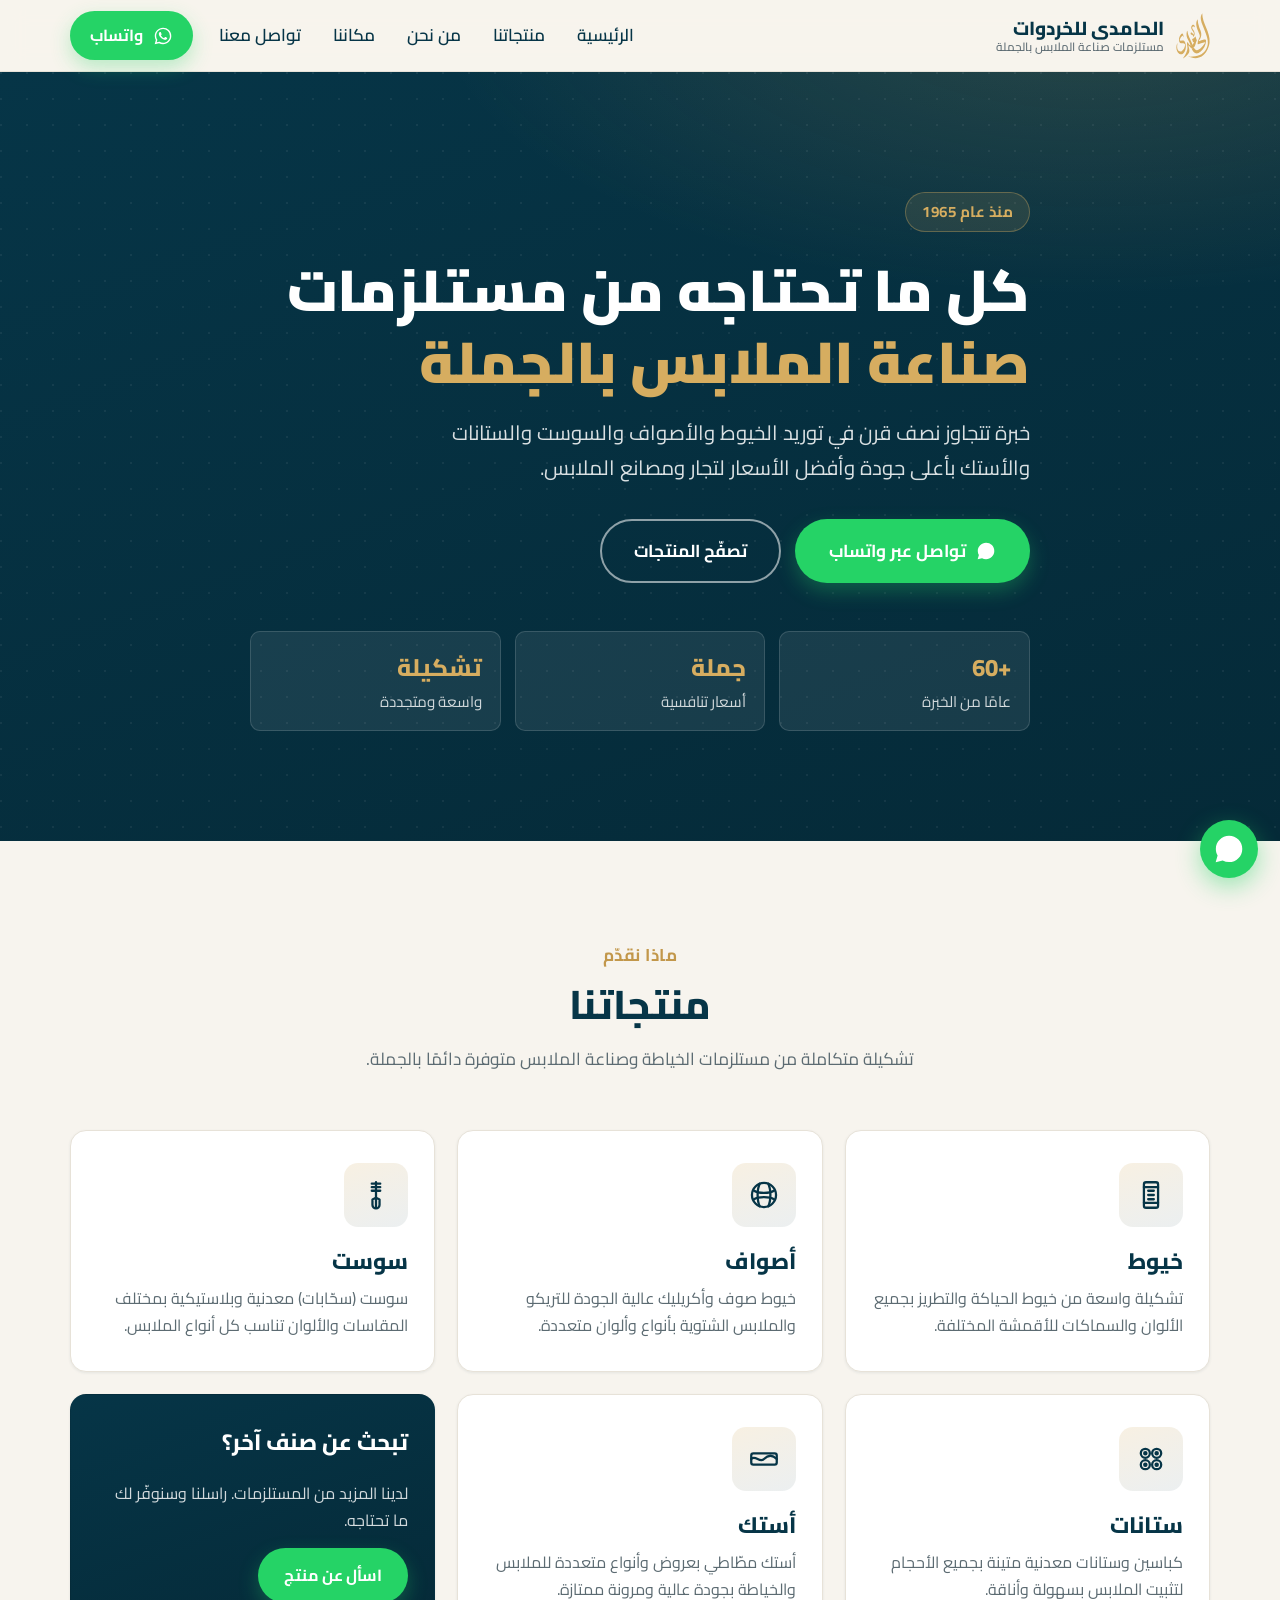
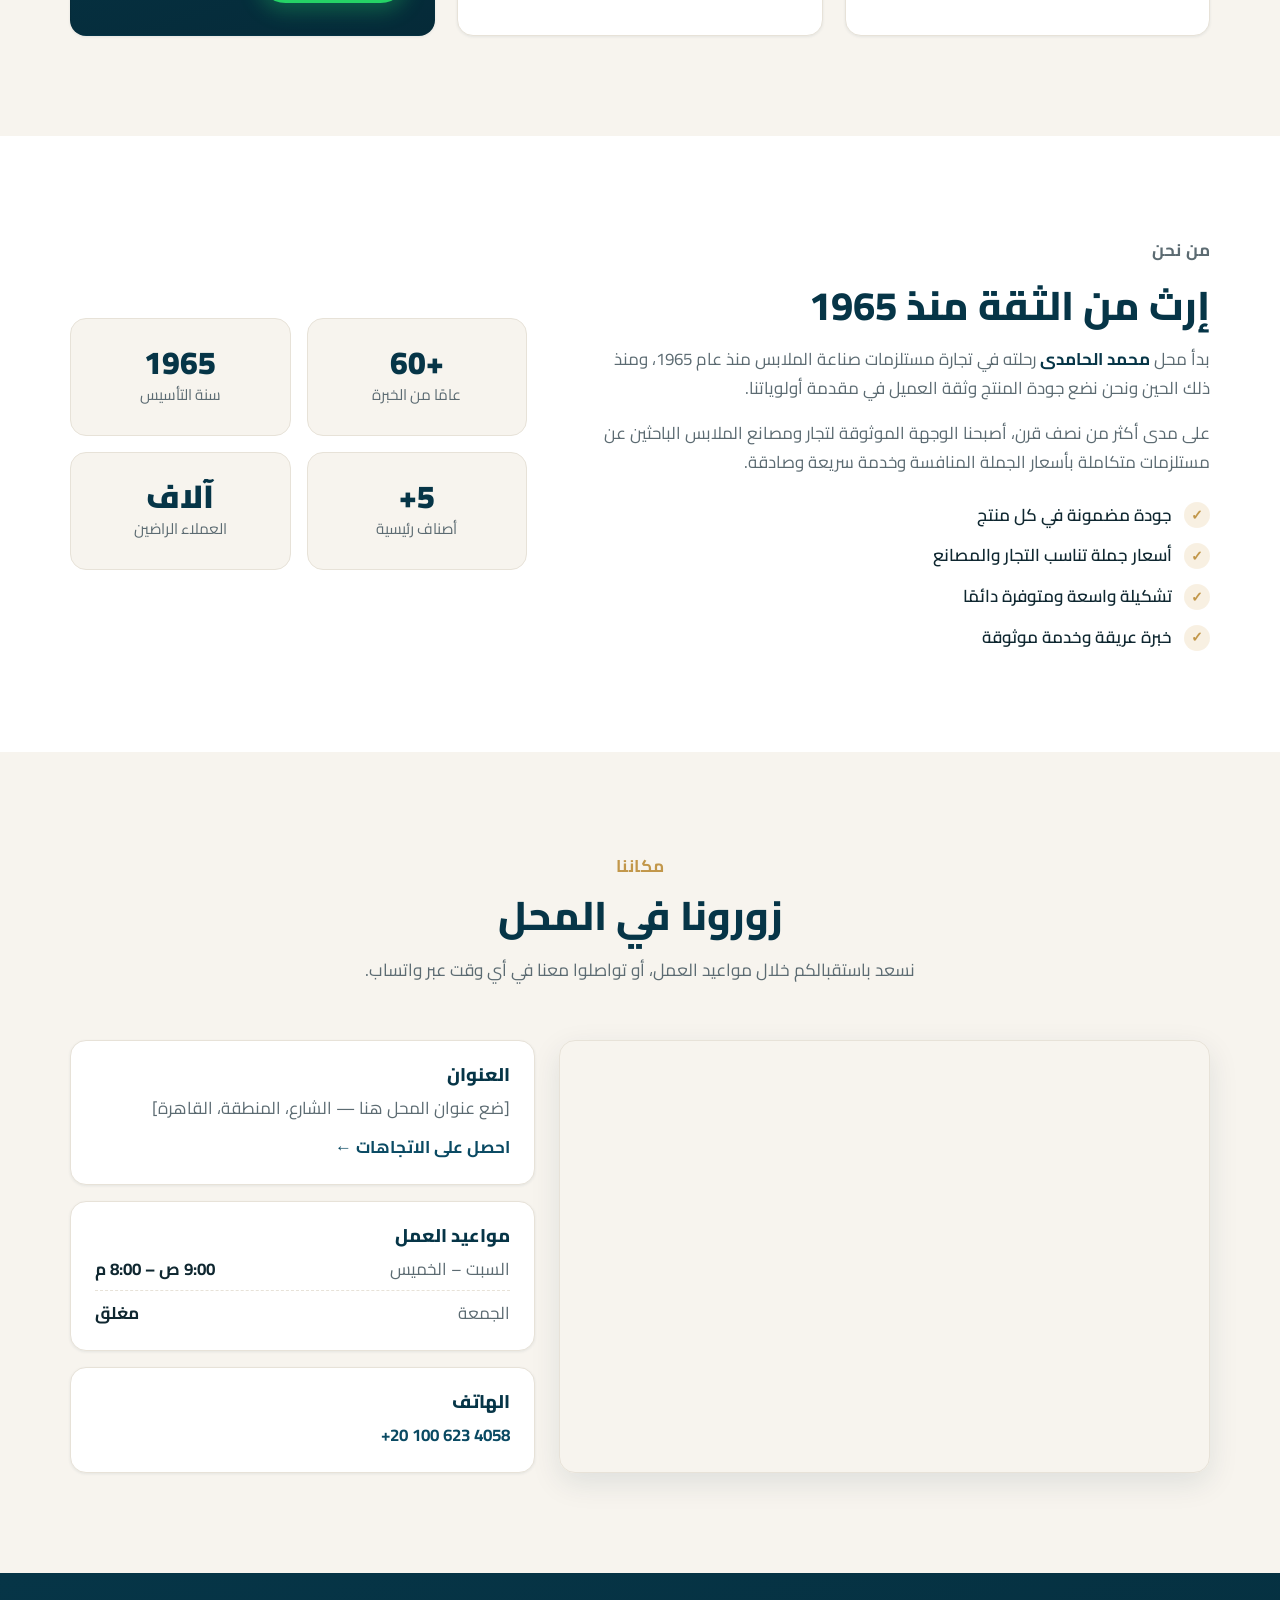
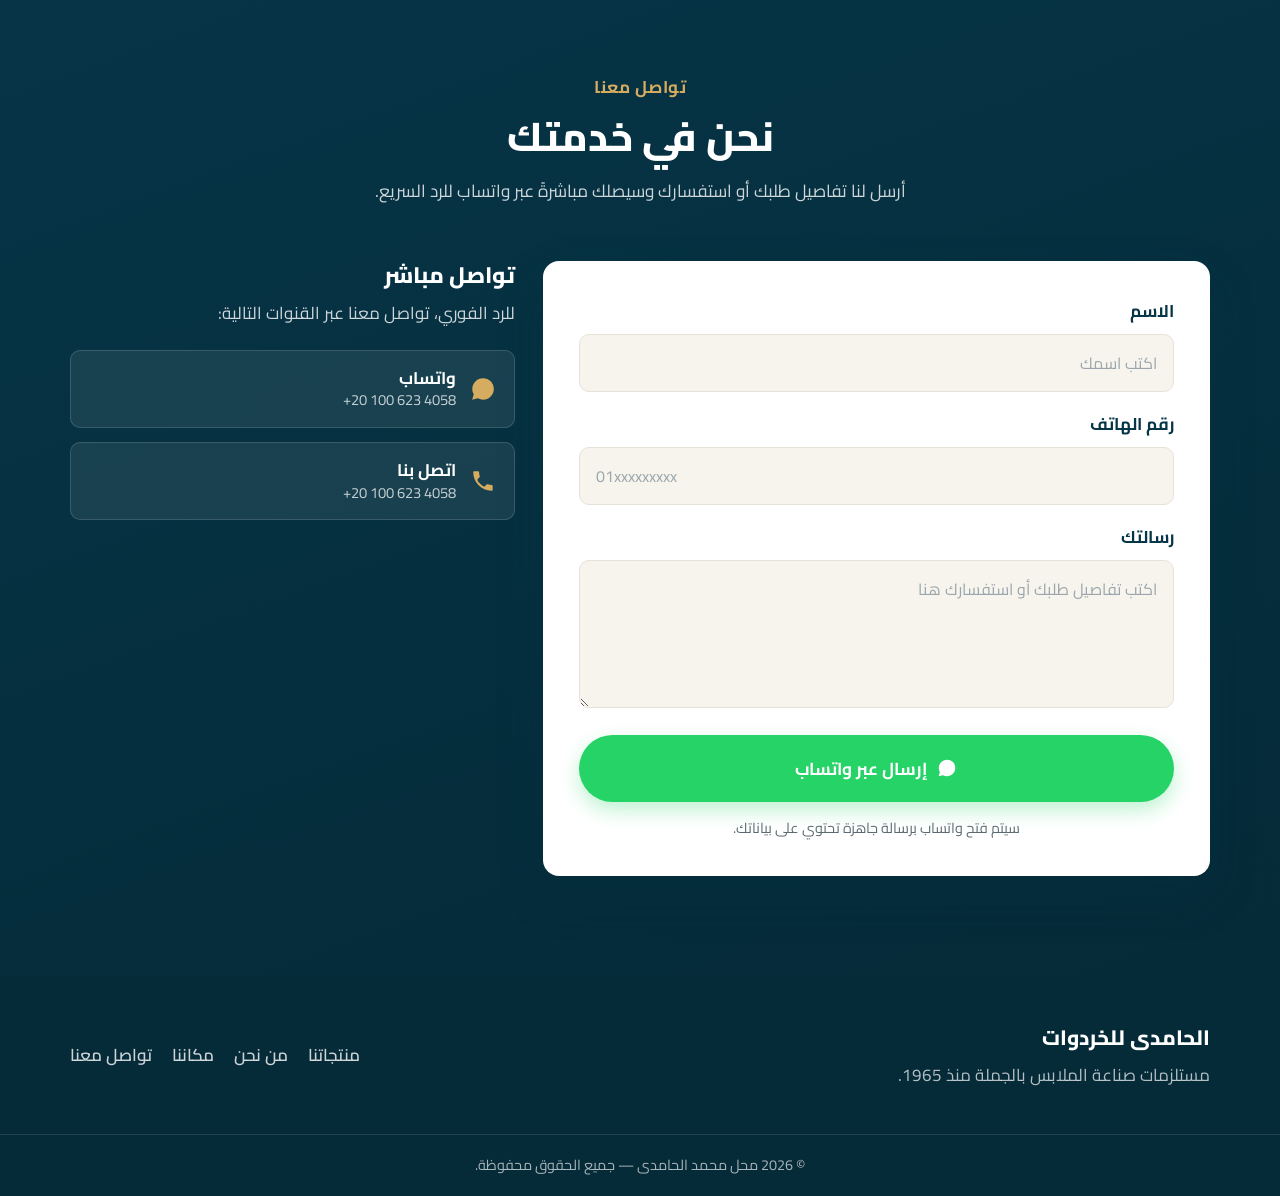
==== index.html @ 1bc81423 "Use real Google Maps embed for shop location Replace the placeholder map with the actual Google Maps" ====
<!DOCTYPE html>
<html lang="ar" dir="rtl">

<head>
    <meta charset="UTF-8">
    <meta http-equiv="X-UA-Compatible" content="IE=edge">
    <meta name="viewport" content="width=device-width, initial-scale=1.0">
    <title>الحامدى للخردوات | مستلزمات صناعة الملابس بالجملة منذ 1965</title>
    <meta name="description"
        content="محل محمد الحامدى لتجارة مستلزمات الملابس بالجملة منذ عام 1965. خيوط، أصواف، سوست، ستانات، وأستك بأفضل الأسعار وأعلى جودة. تواصل معنا عبر واتساب.">
    <meta name="keywords" content="مستلزمات الملابس, خيوط بالجملة, سوست, ستانات, أصواف, أستك, الحامدى, خردوات">
    <link rel="canonical" href="https://www.elhamedy.com">
    <meta name="theme-color" content="#063547">
    <meta name="author" content="محل محمد الحامدى">

    <!-- Open Graph / social sharing -->
    <meta property="og:type" content="website">
    <meta property="og:title" content="الحامدى للخردوات | مستلزمات صناعة الملابس بالجملة">
    <meta property="og:description" content="كل ما تحتاجه من مستلزمات صناعة الملابس بالجملة منذ 1965.">
    <meta property="og:url" content="https://www.elhamedy.com">
    <meta property="og:locale" content="ar_EG">

    <link rel="shortcut icon" type="image/png" href="assets/imgs/favicon.png" />
    <link rel="apple-touch-icon" href="assets/imgs/favicon.png" />

    <link rel="preconnect" href="https://fonts.googleapis.com">
    <link rel="preconnect" href="https://fonts.gstatic.com" crossorigin>
    <link
        href="https://fonts.googleapis.com/css2?family=Cairo:wght@400;500;600;700;800;900&display=swap"
        rel="stylesheet">

    <link rel="stylesheet" href="./css/style.css">
</head>

<body>
    <!-- ===================== Header ===================== -->
    <header class="site-header" id="top">
        <div class="container header-inner">
            <a href="#top" class="brand" aria-label="الحامدى للخردوات">
                <svg class="brand-mark" viewBox="0 0 699 934.7" aria-hidden="true" focusable="false">
                    <path
                        d="M246.9,891c82.3,1.7,167.8,1.9,242.7-32.2c95.6-43.6,162.2-144.4,165-249.4c1.7-63.9-18.3-126.3-40-186.5 c-20-55.8-41.7-111-63.9-166.1c-16.8-41.7-34-83.9-39.8-128.5c-5.8-44.6,1.2-92.8,28.8-128.3c-0.6,103.8,41.7,202.4,81.4,298.4 c39.6,96,77.9,197.1,68.8,300.6c-4.5,50.1-20.1,98.8-42.2,144c-36.7,75-95.9,143.8-175.6,168.8C398.8,934.7,318.9,917.7,246.9,891" />
                    <path
                        d="M220.4,388.6c2.1-10.1,5.3-20.7,13-27.6c7.1,47.6,20.9,94.3,40.8,138.2c17.9,39.5,48.5,99.5,61.8,140.8 c-1.5,9.3-38.6,20.5-39.8,14.3c-8.1-42.5-43.6-94.7-61.3-134.2C216.6,479.2,211.4,432.6,220.4,388.6" />
                    <path
                        d="M334.9,307.2c4.9,13.5,14.7,24.5,22.9,36.3c15,21.5,25,47,25.5,73.2c0.6,26.2-8.9,53.1-27.8,71.1 c-2.5-14-7.6-27.5-15.1-39.6c-3.2-5.2-9.3-10.8-14.6-7.8c-9.2,5.3-21.5-2.4-24.5-12.5c-3-10.2,0.7-21,5.5-30.5 c1.2-2.4,2.8-5,5.5-5.4c1.7-0.2,3.3,0.6,4.9,1.4c20,10.7,36.4,27.9,46.3,48.3c9.3-20.8,0.8-45.3-11.3-64.6 c-12.1-19.4-27.9-36.8-35.3-58.3c-4.7-13.7-5.6-28.6-2.8-42.8c2.5-12.2,8.1-24.2,17.8-32.1c9.7-7.9,23.9-10.8,35.1-5.1 c9,4.6,14.9,14.2,16.8,24.2c1.9,10,0.3,20.4-2.6,30.1c-3.3-8-8.7-15.4-16.4-19.3c-7.7-4-17.7-4-24.5,1.4 C331.3,282.5,331,296.4,334.9,307.2" />
                    <path
                        d="M240.5,594.2c9.6,10.4,14.6,24.2,21.5,36.7c6.8,12.6,16.9,24.8,30.8,27.5c6.8,1.4,13.7,0.3,20.3-1.6 c29.9-8.6,53.2-36.4,56.6-67.4c-3.4,5.3-11.8,5-16.7,1c-4.8-4-7-10.3-9-16.3c-4.9-14.5-9.7-29.1-14.5-43.7 c24.3-2.5,46.8-18.6,57.1-40.8c1.4-3,2.6-6.2,5.1-8.4c2.5-2.2,6.6-3,9-0.7c1.2,1,1.7,2.6,2.2,4c7.8,22.4,15.5,44.8,23.3,67.2 c0.7,2,1.4,4,1.2,6.2c-0.2,2.2-1.4,4.3-2.5,6.2c-10.8,19.3-15.5,41.3-20.8,62.7c-5.3,21.4-11.5,43.2-24.7,60.9 c-13.2,17.7-35,30.6-56.8,27.4c-26.4-3.8-44.2-28.3-57.9-51.2c-1.7-2.8-6.4-1.7-8,1.2c-1.6,2.8-1,6.4-0.2,9.6 c8.6,38.1,24.8,76.7,16.4,114.9c-4.1,18.4-13.7,35.1-24.7,50.3c-26.9,37.5-63.2,68.1-104.7,88.5c1.7-7.1,6.3-13,10.6-18.8 c22.6-29.9,41.7-62.4,56.8-96.6c16.3-37,28.2-77.2,24.2-117.5c-3.2-33.7-17.1-69.5-2.2-99.9c0.9-1.7,2.1-3.5,4-3.6 C238.3,592,239.5,593.1,240.5,594.2" />
                    <path
                        d="M29.9,605.1c-1.4,16.3-2.8,32.6-4.2,48.9c-1.8,20.6-3.6,41.5-0.6,62c2.9,20.6,11,41,26.2,55.1 c15.2,14.1,38.4,20.6,57.6,12.8c8.6-3.6,15.9-9.6,22.6-16.1c27.7-26.9,46.8-62.6,53.7-100.7c2.1-11.8,2.9-24.9-3.6-35 c-9.1-14.4-28.8-17.2-45.8-16.7s-35.3,2.6-49.8-6.3c-15.8-9.7-21.9-29.7-23.7-48.1c-4.7-48.1,12.5-97.9,45.8-132.9 c5.5-5.8,12.4-11.5,20.3-10.8c8.8,0.7,14.9,9.1,18.2,17.2c6.9,16.3,7.7,34.5,7.5,52.2c0,1.6-0.1,3.3-1.2,4.4c-1,1.1-3.4,1-3.7-0.6 c-1.5-7.8-4.5-15.3-8.8-22c-1.1-1.7-2.4-3.4-4.3-4.2c-3.7-1.6-7.7,1.1-10.7,3.8c-21.1,18.7-37.2,43-46.2,69.7 c-1.7,4.9-3.1,10.4-1.1,15.3c2.7,6.4,10.4,9.1,17.4,9.7c22.8,2.1,47.6-9.2,67.6,2c12.1,6.8,18.7,20.2,23.7,33.2 c23.6,62.1,23.4,134.9-9.7,192.5c-8.7,15.3-19.8,29.5-34.1,39.7s-32.2,16.1-49.6,14c-30.2-3.7-52.9-29.8-66.1-57.1 C0,730.5,1.6,661.2,29.9,605.1" />
                    <path
                        d="M469.3,576c34.8-14.6,70.9-26.1,107.7-34.4c11.4-2.5,24.9-4.2,33.2,3.9c6.7,6.6,7.2,17.1,6.9,26.5 c-3.2,85.7-46.3,169-114.2,221.3c-27.9,21.4-62.9,38.3-97.4,31c-41.8-8.8-76.3-67.7-88.5-108.7c14.5,5.8,37.1,0.6,44.4-9.6 c14.6,21.2,46.9,59,72.2,54.4c25.3-4.6,47.6-19.3,67.4-35.8c36.8-30.5,68-67.8,91.5-109.5c1.5-2.8,3.1-5.8,2.7-9 c-1-8.4-12.8-9.1-21.1-7.3c-40,8.6-79.2,21.2-116.8,37.5c-4.2,1.8-9.2-1-11.3-4.9c-2.2-4-2.3-8.8-2.1-13.3 c1.2-37,11.9-73.8,30.8-105.7c5.4-9,11.5-18,14.1-28.2c3.3-13.7-0.1-28.1-4.3-41.7c-16.4-53.4-43.8-103-58.7-156.8 c-14.9-53.9-15.4-116.1,18.2-160.8c3.1,56.8,14.9,113,34.9,166.2c14.7,39,33.9,77,39.6,118.3c7.1,52-8.9,106.8-43,146.7 C470.6,561.8,465.1,569.8,469.3,576" />
                </svg>
                <span class="brand-text">
                    <span class="brand-name">الحامدى للخردوات</span>
                    <span class="brand-tag">مستلزمات صناعة الملابس بالجملة</span>
                </span>
            </a>

            <nav class="nav" id="nav" aria-label="القائمة الرئيسية">
                <a href="#top" class="nav-link">الرئيسية</a>
                <a href="#products" class="nav-link">منتجاتنا</a>
                <a href="#about" class="nav-link">من نحن</a>
                <a href="#location" class="nav-link">مكاننا</a>
                <a href="#contact" class="nav-link">تواصل معنا</a>
                <a href="https://wa.me/201006234058" class="btn btn-whatsapp nav-cta" target="_blank" rel="noopener">
                    <svg class="icon" viewBox="0 0 24 24" aria-hidden="true">
                        <path
                            d="M12.04 2C6.58 2 2.13 6.45 2.13 11.91c0 1.75.46 3.45 1.32 4.95L2 22l5.25-1.38a9.9 9.9 0 0 0 4.79 1.22h.01c5.46 0 9.91-4.45 9.91-9.91 0-2.65-1.03-5.14-2.9-7.01A9.82 9.82 0 0 0 12.04 2Zm0 18.13a8.2 8.2 0 0 1-4.18-1.14l-.3-.18-3.11.82.83-3.03-.2-.31a8.2 8.2 0 0 1-1.26-4.38c0-4.54 3.7-8.23 8.23-8.23 2.2 0 4.26.86 5.82 2.42a8.16 8.16 0 0 1 2.41 5.82c0 4.54-3.69 8.23-8.24 8.23Zm4.52-6.16c-.25-.12-1.47-.72-1.69-.81-.23-.08-.39-.12-.56.13-.16.25-.64.81-.79.97-.14.17-.29.19-.54.06-.25-.12-1.05-.39-1.99-1.23-.74-.66-1.23-1.47-1.38-1.72-.14-.25-.01-.38.11-.51.11-.11.25-.29.37-.43.13-.14.17-.25.25-.41.08-.17.04-.31-.02-.43-.06-.12-.56-1.34-.76-1.84-.2-.48-.41-.42-.56-.43h-.48c-.17 0-.43.06-.66.31-.22.25-.86.85-.86 2.07 0 1.22.89 2.4 1.01 2.56.12.17 1.75 2.67 4.23 3.74.59.26 1.05.41 1.41.52.59.19 1.13.16 1.56.1.48-.07 1.47-.6 1.68-1.18.21-.58.21-1.07.14-1.18-.06-.1-.22-.16-.47-.28Z" />
                    </svg>
                    واتساب
                </a>
            </nav>

            <button class="menu-toggle" id="menu-toggle" aria-label="فتح القائمة" aria-expanded="false"
                aria-controls="nav">
                <span></span><span></span><span></span>
            </button>
        </div>
    </header>

    <main>
        <!-- ===================== Hero ===================== -->
        <section class="hero" aria-labelledby="hero-title">
            <div class="container hero-inner">
                <p class="hero-eyebrow">منذ عام 1965</p>
                <h1 id="hero-title" class="hero-title">
                    كل ما تحتاجه من مستلزمات<br>
                    <span class="accent">صناعة الملابس بالجملة</span>
                </h1>
                <p class="hero-sub">
                    خبرة تتجاوز نصف قرن في توريد الخيوط والأصواف والسوست والستانات والأستك
                    بأعلى جودة وأفضل الأسعار لتجار ومصانع الملابس.
                </p>
                <div class="hero-actions">
                    <a href="https://wa.me/201006234058?text=%D9%85%D8%B1%D8%AD%D8%A8%D8%A7%D8%8C%20%D8%A3%D8%B1%D8%BA%D8%A8%20%D8%A8%D8%A7%D9%84%D8%A7%D8%B3%D8%AA%D9%81%D8%B3%D8%A7%D8%B1%20%D8%B9%D9%86%20%D8%A7%D9%84%D9%85%D9%86%D8%AA%D8%AC%D8%A7%D8%AA"
                        class="btn btn-whatsapp btn-lg" target="_blank" rel="noopener">
                        <svg class="icon" viewBox="0 0 24 24" aria-hidden="true">
                            <path
                                d="M12.04 2C6.58 2 2.13 6.45 2.13 11.91c0 1.75.46 3.45 1.32 4.95L2 22l5.25-1.38a9.9 9.9 0 0 0 4.79 1.22h.01c5.46 0 9.91-4.45 9.91-9.91 0-2.65-1.03-5.14-2.9-7.01A9.82 9.82 0 0 0 12.04 2Zm4.52 11.97c-.25-.12-1.47-.72-1.69-.81-.23-.08-.39-.12-.56.13-.16.25-.64.81-.79.97-.14.17-.29.19-.54.06-.25-.12-1.05-.39-1.99-1.23-.74-.66-1.23-1.47-1.38-1.72-.14-.25-.01-.38.11-.51.11-.11.25-.29.37-.43.13-.14.17-.25.25-.41.08-.17.04-.31-.02-.43-.06-.12-.56-1.34-.76-1.84-.2-.48-.41-.42-.56-.43h-.48c-.17 0-.43.06-.66.31-.22.25-.86.85-.86 2.07 0 1.22.89 2.4 1.01 2.56.12.17 1.75 2.67 4.23 3.74.59.26 1.05.41 1.41.52.59.19 1.13.16 1.56.1.48-.07 1.47-.6 1.68-1.18.21-.58.21-1.07.14-1.18-.06-.1-.22-.16-.47-.28Z" />
                        </svg>
                        تواصل عبر واتساب
                    </a>
                    <a href="#products" class="btn btn-outline btn-lg">تصفّح المنتجات</a>
                </div>

                <ul class="hero-badges" aria-label="مميزاتنا">
                    <li><strong>+60</strong><span>عامًا من الخبرة</span></li>
                    <li><strong>جملة</strong><span>أسعار تنافسية</span></li>
                    <li><strong>تشكيلة</strong><span>واسعة ومتجددة</span></li>
                </ul>
            </div>
        </section>

        <!-- ===================== Products ===================== -->
        <section class="section" id="products" aria-labelledby="products-title">
            <div class="container">
                <div class="section-head">
                    <p class="eyebrow">ماذا نقدّم</p>
                    <h2 id="products-title" class="section-title">منتجاتنا</h2>
                    <p class="section-desc">
                        تشكيلة متكاملة من مستلزمات الخياطة وصناعة الملابس متوفرة دائمًا بالجملة.
                    </p>
                </div>

                <div class="cards">
                    <article class="card reveal">
                        <div class="card-icon" aria-hidden="true">
                            <svg viewBox="0 0 24 24">
                                <rect x="7" y="3" width="10" height="18" rx="1.5" />
                                <line x1="7" y1="6.5" x2="17" y2="6.5" />
                                <line x1="7" y1="17.5" x2="17" y2="17.5" />
                                <line x1="10" y1="9" x2="14" y2="9" />
                                <line x1="10" y1="12" x2="14" y2="12" />
                                <line x1="10" y1="15" x2="14" y2="15" />
                            </svg>
                        </div>
                        <h3>خيوط</h3>
                        <p>تشكيلة واسعة من خيوط الحياكة والتطريز بجميع الألوان والسماكات للأقمشة المختلفة.</p>
                    </article>

                    <article class="card reveal">
                        <div class="card-icon" aria-hidden="true">
                            <svg viewBox="0 0 24 24">
                                <circle cx="12" cy="12" r="8.5" />
                                <path d="M5 9c3 2 11 2 14 0" />
                                <path d="M5 15c3-2 11-2 14 0" />
                                <path d="M9 4c-2 4-2 12 0 16" />
                                <path d="M15 4c2 4 2 12 0 16" />
                            </svg>
                        </div>
                        <h3>أصواف</h3>
                        <p>خيوط صوف وأكريليك عالية الجودة للتريكو والملابس الشتوية بأنواع وألوان متعددة.</p>
                    </article>

                    <article class="card reveal">
                        <div class="card-icon" aria-hidden="true">
                            <svg viewBox="0 0 24 24">
                                <line x1="12" y1="3" x2="12" y2="21" />
                                <path d="M12 14l-2.5 1.2V19a2 2 0 0 0 5 0v-3.8L12 14z" />
                                <line x1="9" y1="4" x2="11" y2="4" />
                                <line x1="9" y1="6.5" x2="11" y2="6.5" />
                                <line x1="9" y1="9" x2="11" y2="9" />
                                <line x1="13" y1="4" x2="15" y2="4" />
                                <line x1="13" y1="6.5" x2="15" y2="6.5" />
                                <line x1="13" y1="9" x2="15" y2="9" />
                            </svg>
                        </div>
                        <h3>سوست</h3>
                        <p>سوست (سحّابات) معدنية وبلاستيكية بمختلف المقاسات والألوان تناسب كل أنواع الملابس.</p>
                    </article>

                    <article class="card reveal">
                        <div class="card-icon" aria-hidden="true">
                            <svg viewBox="0 0 24 24">
                                <circle cx="8" cy="8" r="3.2" />
                                <circle cx="8" cy="8" r="0.8" />
                                <circle cx="16" cy="8" r="3.2" />
                                <circle cx="16" cy="8" r="0.8" />
                                <circle cx="8" cy="16" r="3.2" />
                                <circle cx="8" cy="16" r="0.8" />
                                <circle cx="16" cy="16" r="3.2" />
                                <circle cx="16" cy="16" r="0.8" />
                            </svg>
                        </div>
                        <h3>ستانات</h3>
                        <p>كباسين وستانات معدنية متينة بجميع الأحجام لتثبيت الملابس بسهولة وأناقة.</p>
                    </article>

                    <article class="card reveal">
                        <div class="card-icon" aria-hidden="true">
                            <svg viewBox="0 0 24 24">
                                <rect x="3" y="8" width="18" height="8" rx="1.5" />
                                <path d="M3 12c3-3 6 3 9 0s6-3 9 0" />
                            </svg>
                        </div>
                        <h3>أستك</h3>
                        <p>أستك مطّاطي بعروض وأنواع متعددة للملابس والخياطة بجودة عالية ومرونة ممتازة.</p>
                    </article>

                    <article class="card card-cta reveal">
                        <h3>تبحث عن صنف آخر؟</h3>
                        <p>لدينا المزيد من المستلزمات. راسلنا وسنوفّر لك ما تحتاجه.</p>
                        <a href="https://wa.me/201006234058" class="btn btn-whatsapp" target="_blank" rel="noopener">
                            اسأل عن منتج
                        </a>
                    </article>
                </div>
            </div>
        </section>

        <!-- ===================== About ===================== -->
        <section class="section section-alt" id="about" aria-labelledby="about-title">
            <div class="container about-grid">
                <div class="about-content">
                    <p class="eyebrow">من نحن</p>
                    <h2 id="about-title" class="section-title">إرث من الثقة منذ 1965</h2>
                    <p>
                        بدأ محل <strong>محمد الحامدى</strong> رحلته في تجارة مستلزمات صناعة الملابس منذ عام 1965،
                        ومنذ ذلك الحين ونحن نضع جودة المنتج وثقة العميل في مقدمة أولوياتنا.
                    </p>
                    <p>
                        على مدى أكثر من نصف قرن، أصبحنا الوجهة الموثوقة لتجار ومصانع الملابس الباحثين عن
                        مستلزمات متكاملة بأسعار الجملة المنافسة وخدمة سريعة وصادقة.
                    </p>
                    <ul class="feature-list">
                        <li>
                            <span class="check" aria-hidden="true">✓</span>
                            جودة مضمونة في كل منتج
                        </li>
                        <li>
                            <span class="check" aria-hidden="true">✓</span>
                            أسعار جملة تناسب التجار والمصانع
                        </li>
                        <li>
                            <span class="check" aria-hidden="true">✓</span>
                            تشكيلة واسعة ومتوفرة دائمًا
                        </li>
                        <li>
                            <span class="check" aria-hidden="true">✓</span>
                            خبرة عريقة وخدمة موثوقة
                        </li>
                    </ul>
                </div>
                <div class="stats">
                    <div class="stat">
                        <strong>+60</strong>
                        <span>عامًا من الخبرة</span>
                    </div>
                    <div class="stat">
                        <strong>1965</strong>
                        <span>سنة التأسيس</span>
                    </div>
                    <div class="stat">
                        <strong>5+</strong>
                        <span>أصناف رئيسية</span>
                    </div>
                    <div class="stat">
                        <strong>آلاف</strong>
                        <span>العملاء الراضين</span>
                    </div>
                </div>
            </div>
        </section>

        <!-- ===================== Location ===================== -->
        <section class="section" id="location" aria-labelledby="location-title">
            <div class="container">
                <div class="section-head">
                    <p class="eyebrow">مكاننا</p>
                    <h2 id="location-title" class="section-title">زورونا في المحل</h2>
                    <p class="section-desc">نسعد باستقبالكم خلال مواعيد العمل، أو تواصلوا معنا في أي وقت عبر واتساب.</p>
                </div>

                <div class="location-grid">
                    <div class="map-wrap reveal">
                        <iframe
                            title="موقع محل محمد الحامدى على الخريطة"
                            src="https://www.google.com/maps/embed?pb=!1m18!1m12!1m3!1d3453.573213138896!2d31.2544054!3d30.0490997!2m3!1f0!2f0!3f0!3m2!1i1024!2i768!4f13.1!3m3!1m2!1s0x1458409887595345%3A0x1c01956ac101b570!2z2YXYrdmF2K8g2K3Ys9mGINin2YTYrdin2YXYr9mJ!5e0!3m2!1sen!2seg!4v1782211675042!5m2!1sen!2seg"
                            allowfullscreen loading="lazy"
                            referrerpolicy="no-referrer-when-downgrade"></iframe>
                    </div>

                    <div class="info-cards">
                        <div class="info-card reveal">
                            <h3>العنوان</h3>
                            <!-- TODO: ضع عنوان المحل بالكامل هنا (الشارع والمنطقة) -->
                            <p>[ضع عنوان المحل هنا — الشارع، المنطقة، القاهرة]</p>
                            <p style="margin-top:10px">
                                <a href="https://www.google.com/maps/search/?api=1&query=30.0490997,31.2544054"
                                    target="_blank" rel="noopener">احصل على الاتجاهات ←</a>
                            </p>
                        </div>
                        <div class="info-card reveal">
                            <h3>مواعيد العمل</h3>
                            <!-- TODO: عدّل مواعيد العمل لتطابق محلك -->
                            <ul class="hours">
                                <li><span>السبت – الخميس</span><span>9:00 ص – 8:00 م</span></li>
                                <li><span>الجمعة</span><span>مغلق</span></li>
                            </ul>
                        </div>
                        <div class="info-card reveal">
                            <h3>الهاتف</h3>
                            <p><a href="tel:+201006234058" dir="ltr">+20 100 623 4058</a></p>
                        </div>
                    </div>
                </div>
            </div>
        </section>

        <!-- ===================== Contact ===================== -->
        <section class="section section-contact" id="contact" aria-labelledby="contact-title">
            <div class="container">
                <div class="section-head">
                    <p class="eyebrow eyebrow-light">تواصل معنا</p>
                    <h2 id="contact-title" class="section-title">نحن في خدمتك</h2>
                    <p class="section-desc">
                        أرسل لنا تفاصيل طلبك أو استفسارك وسيصلك مباشرةً عبر واتساب للرد السريع.
                    </p>
                </div>

                <div class="contact-grid">
                    <form class="contact-form" id="contact-form" novalidate>
                        <div class="field">
                            <label for="name">الاسم</label>
                            <input type="text" id="name" name="name" placeholder="اكتب اسمك" autocomplete="name"
                                required>
                        </div>
                        <div class="field">
                            <label for="phone">رقم الهاتف</label>
                            <input type="tel" id="phone" name="phone" placeholder="01xxxxxxxxx" autocomplete="tel"
                                inputmode="tel" required>
                        </div>
                        <div class="field">
                            <label for="message">رسالتك</label>
                            <textarea id="message" name="message" rows="4"
                                placeholder="اكتب تفاصيل طلبك أو استفسارك هنا"></textarea>
                        </div>
                        <button type="submit" class="btn btn-whatsapp btn-lg btn-block">
                            <svg class="icon" viewBox="0 0 24 24" aria-hidden="true">
                                <path
                                    d="M12.04 2C6.58 2 2.13 6.45 2.13 11.91c0 1.75.46 3.45 1.32 4.95L2 22l5.25-1.38a9.9 9.9 0 0 0 4.79 1.22h.01c5.46 0 9.91-4.45 9.91-9.91 0-2.65-1.03-5.14-2.9-7.01A9.82 9.82 0 0 0 12.04 2Zm4.52 11.97c-.25-.12-1.47-.72-1.69-.81-.23-.08-.39-.12-.56.13-.16.25-.64.81-.79.97-.14.17-.29.19-.54.06-.25-.12-1.05-.39-1.99-1.23-.74-.66-1.23-1.47-1.38-1.72-.14-.25-.01-.38.11-.51.11-.11.25-.29.37-.43.13-.14.17-.25.25-.41.08-.17.04-.31-.02-.43-.06-.12-.56-1.34-.76-1.84-.2-.48-.41-.42-.56-.43h-.48c-.17 0-.43.06-.66.31-.22.25-.86.85-.86 2.07 0 1.22.89 2.4 1.01 2.56.12.17 1.75 2.67 4.23 3.74.59.26 1.05.41 1.41.52.59.19 1.13.16 1.56.1.48-.07 1.47-.6 1.68-1.18.21-.58.21-1.07.14-1.18-.06-.1-.22-.16-.47-.28Z" />
                            </svg>
                            إرسال عبر واتساب
                        </button>
                        <p class="form-note">سيتم فتح واتساب برسالة جاهزة تحتوي على بياناتك.</p>
                    </form>

                    <div class="contact-aside">
                        <h3>تواصل مباشر</h3>
                        <p>للرد الفوري، تواصل معنا عبر القنوات التالية:</p>
                        <a class="contact-line" href="https://wa.me/201006234058" target="_blank" rel="noopener">
                            <svg class="icon" viewBox="0 0 24 24" aria-hidden="true">
                                <path
                                    d="M12.04 2C6.58 2 2.13 6.45 2.13 11.91c0 1.75.46 3.45 1.32 4.95L2 22l5.25-1.38a9.9 9.9 0 0 0 4.79 1.22h.01c5.46 0 9.91-4.45 9.91-9.91 0-2.65-1.03-5.14-2.9-7.01A9.82 9.82 0 0 0 12.04 2Zm4.52 11.97c-.25-.12-1.47-.72-1.69-.81-.23-.08-.39-.12-.56.13-.16.25-.64.81-.79.97-.14.17-.29.19-.54.06-.25-.12-1.05-.39-1.99-1.23-.74-.66-1.23-1.47-1.38-1.72-.14-.25-.01-.38.11-.51.11-.11.25-.29.37-.43.13-.14.17-.25.25-.41.08-.17.04-.31-.02-.43-.06-.12-.56-1.34-.76-1.84-.2-.48-.41-.42-.56-.43h-.48c-.17 0-.43.06-.66.31-.22.25-.86.85-.86 2.07 0 1.22.89 2.4 1.01 2.56.12.17 1.75 2.67 4.23 3.74.59.26 1.05.41 1.41.52.59.19 1.13.16 1.56.1.48-.07 1.47-.6 1.68-1.18.21-.58.21-1.07.14-1.18-.06-.1-.22-.16-.47-.28Z" />
                            </svg>
                            <span>
                                <strong>واتساب</strong>
                                <span dir="ltr">+20 100 623 4058</span>
                            </span>
                        </a>
                        <a class="contact-line" href="tel:+201006234058">
                            <svg class="icon" viewBox="0 0 24 24" aria-hidden="true">
                                <path
                                    d="M6.6 10.8c1.4 2.8 3.8 5.1 6.6 6.6l2.2-2.2c.3-.3.7-.4 1-.2 1.1.4 2.3.6 3.5.6.6 0 1 .4 1 1V20c0 .6-.4 1-1 1C10.6 21 3 13.4 3 4c0-.6.4-1 1-1h3.4c.6 0 1 .4 1 1 0 1.2.2 2.4.6 3.5.1.4 0 .8-.3 1.1l-2.1 2.2Z" />
                            </svg>
                            <span>
                                <strong>اتصل بنا</strong>
                                <span dir="ltr">+20 100 623 4058</span>
                            </span>
                        </a>
                    </div>
                </div>
            </div>
        </section>
    </main>

    <!-- ===================== Footer ===================== -->
    <footer class="site-footer">
        <div class="container footer-inner">
            <div class="footer-brand">
                <span class="brand-name">الحامدى للخردوات</span>
                <p>مستلزمات صناعة الملابس بالجملة منذ 1965.</p>
            </div>
            <nav class="footer-nav" aria-label="روابط سريعة">
                <a href="#products">منتجاتنا</a>
                <a href="#about">من نحن</a>
                <a href="#location">مكاننا</a>
                <a href="#contact">تواصل معنا</a>
            </nav>
        </div>
        <div class="footer-bottom">
            <div class="container">
                <span>© <span id="year"></span> محل محمد الحامدى — جميع الحقوق محفوظة.</span>
            </div>
        </div>
    </footer>

    <!-- Floating WhatsApp button -->
    <a href="https://wa.me/201006234058" class="whatsapp-float" target="_blank" rel="noopener"
        aria-label="تواصل عبر واتساب">
        <svg viewBox="0 0 24 24" aria-hidden="true">
            <path
                d="M12.04 2C6.58 2 2.13 6.45 2.13 11.91c0 1.75.46 3.45 1.32 4.95L2 22l5.25-1.38a9.9 9.9 0 0 0 4.79 1.22h.01c5.46 0 9.91-4.45 9.91-9.91 0-2.65-1.03-5.14-2.9-7.01A9.82 9.82 0 0 0 12.04 2Zm4.52 11.97c-.25-.12-1.47-.72-1.69-.81-.23-.08-.39-.12-.56.13-.16.25-.64.81-.79.97-.14.17-.29.19-.54.06-.25-.12-1.05-.39-1.99-1.23-.74-.66-1.23-1.47-1.38-1.72-.14-.25-.01-.38.11-.51.11-.11.25-.29.37-.43.13-.14.17-.25.25-.41.08-.17.04-.31-.02-.43-.06-.12-.56-1.34-.76-1.84-.2-.48-.41-.42-.56-.43h-.48c-.17 0-.43.06-.66.31-.22.25-.86.85-.86 2.07 0 1.22.89 2.4 1.01 2.56.12.17 1.75 2.67 4.23 3.74.59.26 1.05.41 1.41.52.59.19 1.13.16 1.56.1.48-.07 1.47-.6 1.68-1.18.21-.58.21-1.07.14-1.18-.06-.1-.22-.16-.47-.28Z" />
        </svg>
    </a>

    <script src="./js/app.js"></script>
</body>

</html>
---- css/style.css ----
/* =========================================================
   الحامدى للخردوات — Landing page styles
   Self-contained, no build step. Brand: teal #063547 + gold #D6AD60
   ========================================================= */

:root {
    --teal: #063547;
    --teal-700: #0a4a63;
    --teal-800: #052a38;
    --gold: #d6ad60;
    --gold-dark: #c2974a;
    --ink: #0f2730;
    --muted: #5c6b72;
    --cream: #f7f4ee;
    --surface: #ffffff;
    --border: #e7e2d8;
    --whatsapp: #25d366;
    --whatsapp-dark: #1da851;

    --radius: 16px;
    --radius-sm: 10px;
    --shadow-sm: 0 1px 3px rgba(6, 53, 71, .08);
    --shadow: 0 10px 30px rgba(6, 53, 71, .10);
    --shadow-lg: 0 20px 50px rgba(6, 53, 71, .16);
    --container: 1180px;
    --header-h: 72px;

    --font: "Cairo", "Helvetica Neue", Arial, sans-serif;
}

*,
*::before,
*::after {
    box-sizing: border-box;
}

html {
    scroll-behavior: smooth;
    scroll-padding-top: var(--header-h);
    -webkit-text-size-adjust: 100%;
}

body {
    margin: 0;
    font-family: var(--font);
    color: var(--ink);
    background: var(--cream);
    line-height: 1.7;
    font-size: 17px;
    overflow-x: hidden;
}

h1,
h2,
h3 {
    line-height: 1.25;
    margin: 0;
    font-weight: 800;
    color: var(--teal);
}

p {
    margin: 0;
}

a {
    color: inherit;
    text-decoration: none;
}

ul {
    margin: 0;
    padding: 0;
    list-style: none;
}

img,
svg,
iframe {
    display: block;
    max-width: 100%;
}

.container {
    width: 100%;
    max-width: var(--container);
    margin-inline: auto;
    padding-inline: 20px;
}

/* ---------------- Buttons ---------------- */
.btn {
    display: inline-flex;
    align-items: center;
    justify-content: center;
    gap: 10px;
    padding: 12px 24px;
    border-radius: 999px;
    font-family: var(--font);
    font-weight: 700;
    font-size: 1rem;
    cursor: pointer;
    border: 2px solid transparent;
    transition: transform .18s ease, box-shadow .18s ease, background-color .18s ease, color .18s ease;
    white-space: nowrap;
}

.btn:active {
    transform: translateY(1px);
}

.btn .icon {
    width: 20px;
    height: 20px;
    fill: currentColor;
}

.btn-lg {
    padding: 15px 32px;
    font-size: 1.08rem;
}

.btn-block {
    width: 100%;
}

.btn-whatsapp {
    background: var(--whatsapp);
    color: #fff;
    box-shadow: 0 8px 20px rgba(37, 211, 102, .3);
}

.btn-whatsapp:hover {
    background: var(--whatsapp-dark);
    transform: translateY(-2px);
    box-shadow: 0 12px 26px rgba(37, 211, 102, .4);
}

.btn-outline {
    background: transparent;
    color: var(--teal);
    border-color: var(--teal);
}

.btn-outline:hover {
    background: var(--teal);
    color: #fff;
    transform: translateY(-2px);
}

/* ---------------- Header ---------------- */
.site-header {
    position: fixed;
    inset-inline: 0;
    top: 0;
    z-index: 100;
    height: var(--header-h);
    background: rgba(247, 244, 238, .85);
    backdrop-filter: saturate(180%) blur(12px);
    border-bottom: 1px solid var(--border);
    transition: box-shadow .25s ease;
}

.site-header.scrolled {
    box-shadow: var(--shadow-sm);
}

.header-inner {
    height: 100%;
    display: flex;
    align-items: center;
    justify-content: space-between;
    gap: 16px;
}

.brand {
    display: flex;
    align-items: center;
    gap: 12px;
}

.brand-mark {
    width: 34px;
    height: 46px;
    fill: var(--gold);
    flex-shrink: 0;
}

.brand-text {
    display: flex;
    flex-direction: column;
    line-height: 1.2;
}

.brand-name {
    font-weight: 800;
    font-size: 1.18rem;
    color: var(--teal);
}

.brand-tag {
    font-size: .74rem;
    color: var(--muted);
    font-weight: 500;
}

.nav {
    display: flex;
    align-items: center;
    gap: 4px;
}

.nav-link {
    padding: 8px 14px;
    border-radius: 999px;
    font-weight: 600;
    color: var(--teal);
    transition: background-color .18s ease, color .18s ease;
}

.nav-link:hover {
    background: rgba(6, 53, 71, .07);
    color: var(--teal-700);
}

.nav-cta {
    margin-inline-start: 8px;
    padding: 9px 18px;
}

.menu-toggle {
    display: none;
    flex-direction: column;
    justify-content: center;
    gap: 5px;
    width: 44px;
    height: 44px;
    background: transparent;
    border: 0;
    cursor: pointer;
    padding: 0;
}

.menu-toggle span {
    display: block;
    width: 24px;
    height: 2.5px;
    margin-inline: auto;
    background: var(--teal);
    border-radius: 2px;
    transition: transform .25s ease, opacity .2s ease;
}

.menu-toggle[aria-expanded="true"] span:nth-child(1) {
    transform: translateY(7.5px) rotate(45deg);
}

.menu-toggle[aria-expanded="true"] span:nth-child(2) {
    opacity: 0;
}

.menu-toggle[aria-expanded="true"] span:nth-child(3) {
    transform: translateY(-7.5px) rotate(-45deg);
}

/* ---------------- Hero ---------------- */
.hero {
    position: relative;
    margin-top: var(--header-h);
    padding: clamp(60px, 10vw, 120px) 0 clamp(70px, 9vw, 110px);
    background:
        radial-gradient(1100px 500px at 85% -10%, rgba(214, 173, 96, .18), transparent 60%),
        linear-gradient(160deg, var(--teal) 0%, var(--teal-800) 100%);
    color: #fff;
    overflow: hidden;
}

.hero::after {
    content: "";
    position: absolute;
    inset: 0;
    background-image:
        radial-gradient(circle at 1px 1px, rgba(255, 255, 255, .06) 1px, transparent 0);
    background-size: 26px 26px;
    pointer-events: none;
}

.hero-inner {
    position: relative;
    z-index: 1;
    max-width: 820px;
}

.hero-eyebrow {
    display: inline-block;
    color: var(--gold);
    font-weight: 700;
    letter-spacing: .5px;
    background: rgba(214, 173, 96, .12);
    border: 1px solid rgba(214, 173, 96, .35);
    padding: 6px 16px;
    border-radius: 999px;
    margin-bottom: 22px;
    font-size: .95rem;
}

.hero-title {
    color: #fff;
    font-size: clamp(2.1rem, 5.5vw, 3.6rem);
    font-weight: 900;
    margin-bottom: 18px;
}

.hero-title .accent {
    color: var(--gold);
}

.hero-sub {
    font-size: clamp(1.02rem, 2.3vw, 1.28rem);
    color: rgba(255, 255, 255, .85);
    max-width: 640px;
    margin-bottom: 34px;
}

.hero-actions {
    display: flex;
    flex-wrap: wrap;
    gap: 14px;
    margin-bottom: 48px;
}

.hero-actions .btn-outline {
    color: #fff;
    border-color: rgba(255, 255, 255, .55);
}

.hero-actions .btn-outline:hover {
    background: #fff;
    color: var(--teal);
    border-color: #fff;
}

.hero-badges {
    display: flex;
    flex-wrap: wrap;
    gap: 14px;
}

.hero-badges li {
    flex: 1 1 150px;
    background: rgba(255, 255, 255, .08);
    border: 1px solid rgba(255, 255, 255, .14);
    border-radius: var(--radius-sm);
    padding: 16px 18px;
    display: flex;
    flex-direction: column;
}

.hero-badges strong {
    font-size: 1.5rem;
    color: var(--gold);
    font-weight: 800;
}

.hero-badges span {
    color: rgba(255, 255, 255, .8);
    font-size: .95rem;
}

/* ---------------- Sections ---------------- */
.section {
    padding: clamp(60px, 9vw, 100px) 0;
}

.section-alt {
    background: var(--surface);
}

.section-head {
    text-align: center;
    max-width: 640px;
    margin: 0 auto clamp(36px, 6vw, 56px);
}

.eyebrow {
    color: var(--gold-dark);
    font-weight: 700;
    letter-spacing: .5px;
    margin-bottom: 10px;
    text-transform: none;
}

.eyebrow-light {
    color: var(--gold);
}

.section-title {
    font-size: clamp(1.7rem, 4vw, 2.5rem);
    font-weight: 800;
    margin-bottom: 14px;
}

.section-desc {
    color: var(--muted);
    font-size: 1.08rem;
}

/* ---------------- Product cards ---------------- */
.cards {
    display: grid;
    grid-template-columns: repeat(3, 1fr);
    gap: 22px;
}

.card {
    background: var(--surface);
    border: 1px solid var(--border);
    border-radius: var(--radius);
    padding: 32px 26px;
    box-shadow: var(--shadow-sm);
    transition: transform .22s ease, box-shadow .22s ease, border-color .22s ease;
}

.card:hover {
    transform: translateY(-6px);
    box-shadow: var(--shadow);
    border-color: rgba(214, 173, 96, .6);
}

.card-icon {
    width: 64px;
    height: 64px;
    border-radius: 14px;
    display: flex;
    align-items: center;
    justify-content: center;
    background: linear-gradient(160deg, rgba(214, 173, 96, .18), rgba(6, 53, 71, .08));
    margin-bottom: 20px;
}

.card-icon svg {
    width: 34px;
    height: 34px;
    fill: none;
    stroke: var(--teal);
    stroke-width: 1.6;
    stroke-linecap: round;
    stroke-linejoin: round;
}

.card h3 {
    font-size: 1.4rem;
    margin-bottom: 10px;
}

.card p {
    color: var(--muted);
    font-size: 1rem;
}

.card-cta {
    background: linear-gradient(160deg, var(--teal) 0%, var(--teal-800) 100%);
    border-color: transparent;
    display: flex;
    flex-direction: column;
    align-items: flex-start;
    justify-content: center;
    gap: 14px;
}

.card-cta:hover {
    border-color: transparent;
}

.card-cta h3 {
    color: #fff;
}

.card-cta p {
    color: rgba(255, 255, 255, .82);
}

/* ---------------- About ---------------- */
.about-grid {
    display: grid;
    grid-template-columns: 1.15fr .85fr;
    gap: clamp(32px, 5vw, 64px);
    align-items: center;
}

.about-content p {
    color: var(--muted);
    margin-bottom: 16px;
    font-size: 1.06rem;
}

.about-content strong {
    color: var(--teal);
}

.feature-list {
    margin-top: 24px;
    display: grid;
    gap: 12px;
}

.feature-list li {
    display: flex;
    align-items: center;
    gap: 12px;
    font-weight: 600;
    color: var(--ink);
}

.check {
    flex-shrink: 0;
    width: 26px;
    height: 26px;
    border-radius: 50%;
    background: rgba(214, 173, 96, .18);
    color: var(--gold-dark);
    display: grid;
    place-items: center;
    font-weight: 800;
    font-size: .9rem;
}

.stats {
    display: grid;
    grid-template-columns: 1fr 1fr;
    gap: 16px;
}

.stat {
    background: var(--cream);
    border: 1px solid var(--border);
    border-radius: var(--radius);
    padding: 26px 18px;
    text-align: center;
}

.stat strong {
    display: block;
    font-size: 2rem;
    color: var(--teal);
    font-weight: 900;
    line-height: 1.1;
}

.stat span {
    color: var(--muted);
    font-size: .95rem;
}

/* ---------------- Location ---------------- */
.location-grid {
    display: grid;
    grid-template-columns: 1.4fr 1fr;
    gap: 24px;
    align-items: stretch;
}

.map-wrap {
    border-radius: var(--radius);
    overflow: hidden;
    box-shadow: var(--shadow);
    border: 1px solid var(--border);
    min-height: 360px;
}

.map-wrap iframe {
    width: 100%;
    height: 100%;
    min-height: 360px;
    border: 0;
}

.info-cards {
    display: grid;
    gap: 16px;
    align-content: start;
}

.info-card {
    background: var(--surface);
    border: 1px solid var(--border);
    border-radius: var(--radius);
    padding: 22px 24px;
    box-shadow: var(--shadow-sm);
}

.info-card h3 {
    font-size: 1.15rem;
    margin-bottom: 8px;
}

.info-card p {
    color: var(--muted);
}

.info-card a {
    color: var(--teal-700);
    font-weight: 700;
}

.hours {
    display: grid;
    gap: 8px;
}

.hours li {
    display: flex;
    justify-content: space-between;
    gap: 16px;
    color: var(--muted);
    border-bottom: 1px dashed var(--border);
    padding-bottom: 6px;
}

.hours li:last-child {
    border-bottom: 0;
    padding-bottom: 0;
}

.hours li span:last-child {
    font-weight: 700;
    color: var(--ink);
}

/* ---------------- Contact ---------------- */
.section-contact {
    background: linear-gradient(160deg, var(--teal) 0%, var(--teal-800) 100%);
    color: #fff;
}

.section-contact .section-title {
    color: #fff;
}

.section-contact .section-desc {
    color: rgba(255, 255, 255, .8);
}

.contact-grid {
    display: grid;
    grid-template-columns: 1.2fr .8fr;
    gap: 28px;
    align-items: start;
}

.contact-form {
    background: var(--surface);
    border-radius: var(--radius);
    padding: clamp(24px, 4vw, 36px);
    box-shadow: var(--shadow-lg);
}

.field {
    margin-bottom: 18px;
}

.field label {
    display: block;
    font-weight: 700;
    color: var(--teal);
    margin-bottom: 8px;
}

.field input,
.field textarea {
    width: 100%;
    font-family: var(--font);
    font-size: 1rem;
    color: var(--ink);
    background: var(--cream);
    border: 1.5px solid var(--border);
    border-radius: var(--radius-sm);
    padding: 13px 16px;
    transition: border-color .18s ease, box-shadow .18s ease;
}

.field textarea {
    resize: vertical;
}

.field input::placeholder,
.field textarea::placeholder {
    color: #9aa6ab;
}

.field input:focus,
.field textarea:focus {
    outline: none;
    border-color: var(--gold);
    box-shadow: 0 0 0 3px rgba(214, 173, 96, .2);
}

.field input.invalid,
.field textarea.invalid {
    border-color: #e05656;
    box-shadow: 0 0 0 3px rgba(224, 86, 86, .15);
}

.form-note {
    margin-top: 14px;
    text-align: center;
    color: var(--muted);
    font-size: .9rem;
}

.contact-aside {
    color: #fff;
}

.contact-aside h3 {
    color: #fff;
    font-size: 1.4rem;
    margin-bottom: 10px;
}

.contact-aside > p {
    color: rgba(255, 255, 255, .8);
    margin-bottom: 22px;
}

.contact-line {
    display: flex;
    align-items: center;
    gap: 14px;
    background: rgba(255, 255, 255, .08);
    border: 1px solid rgba(255, 255, 255, .14);
    border-radius: var(--radius-sm);
    padding: 16px 18px;
    margin-bottom: 14px;
    transition: background-color .18s ease, transform .18s ease;
}

.contact-line:hover {
    background: rgba(255, 255, 255, .14);
    transform: translateY(-2px);
}

.contact-line .icon {
    width: 26px;
    height: 26px;
    fill: var(--gold);
    flex-shrink: 0;
}

.contact-line span {
    display: flex;
    flex-direction: column;
    line-height: 1.4;
}

.contact-line strong {
    font-size: 1.05rem;
}

.contact-line span span {
    color: rgba(255, 255, 255, .75);
    font-size: .92rem;
}

/* ---------------- Footer ---------------- */
.site-footer {
    background: var(--teal-800);
    color: rgba(255, 255, 255, .85);
}

.footer-inner {
    display: flex;
    flex-wrap: wrap;
    justify-content: space-between;
    align-items: center;
    gap: 24px;
    padding-block: 44px;
}

.footer-brand .brand-name {
    color: #fff;
    font-size: 1.3rem;
}

.footer-brand p {
    color: rgba(255, 255, 255, .7);
    margin-top: 6px;
}

.footer-nav {
    display: flex;
    flex-wrap: wrap;
    gap: 8px 20px;
}

.footer-nav a {
    color: rgba(255, 255, 255, .8);
    font-weight: 600;
    transition: color .18s ease;
}

.footer-nav a:hover {
    color: var(--gold);
}

.footer-bottom {
    border-top: 1px solid rgba(255, 255, 255, .12);
    padding-block: 18px;
    font-size: .9rem;
    color: rgba(255, 255, 255, .65);
    text-align: center;
}

/* ---------------- Floating WhatsApp ---------------- */
.whatsapp-float {
    position: fixed;
    inset-block-end: 22px;
    inset-inline-start: 22px;
    z-index: 90;
    width: 58px;
    height: 58px;
    border-radius: 50%;
    background: var(--whatsapp);
    display: grid;
    place-items: center;
    box-shadow: 0 8px 24px rgba(37, 211, 102, .45);
    transition: transform .2s ease;
    animation: float-in .4s ease both;
}

.whatsapp-float:hover {
    transform: scale(1.08);
}

.whatsapp-float svg {
    width: 32px;
    height: 32px;
    fill: #fff;
}

@keyframes float-in {
    from {
        opacity: 0;
        transform: scale(.6);
    }
}

/* ---------------- Reveal on scroll ---------------- */
.reveal {
    opacity: 0;
    transform: translateY(24px);
    transition: opacity .6s ease, transform .6s ease;
}

.reveal.is-visible {
    opacity: 1;
    transform: none;
}

/* ---------------- Responsive ---------------- */
@media (max-width: 980px) {
    .cards {
        grid-template-columns: repeat(2, 1fr);
    }

    .about-grid,
    .location-grid,
    .contact-grid {
        grid-template-columns: 1fr;
    }

    .map-wrap {
        min-height: 300px;
    }
}

@media (max-width: 760px) {
    .menu-toggle {
        display: flex;
    }

    .nav {
        position: fixed;
        inset-block-start: var(--header-h);
        inset-inline: 0;
        flex-direction: column;
        align-items: stretch;
        gap: 4px;
        background: var(--cream);
        border-bottom: 1px solid var(--border);
        padding: 16px 20px 24px;
        box-shadow: var(--shadow);
        transform: translateY(-130%);
        transition: transform .3s ease;
        max-height: calc(100vh - var(--header-h));
        overflow-y: auto;
    }

    .nav.open {
        transform: translateY(0);
    }

    .nav-link {
        padding: 12px 14px;
        font-size: 1.1rem;
    }

    .nav-cta {
        margin: 8px 0 0;
        justify-content: center;
    }

    .brand-tag {
        display: none;
    }
}

@media (max-width: 560px) {
    body {
        font-size: 16px;
    }

    .cards {
        grid-template-columns: 1fr;
    }

    .stats {
        grid-template-columns: 1fr 1fr;
    }

    .hero-actions .btn {
        width: 100%;
    }

    .footer-inner {
        flex-direction: column;
        align-items: flex-start;
    }
}

@media (prefers-reduced-motion: reduce) {
    * {
        animation: none !important;
        transition: none !important;
        scroll-behavior: auto !important;
    }

    .reveal {
        opacity: 1;
        transform: none;
    }
}
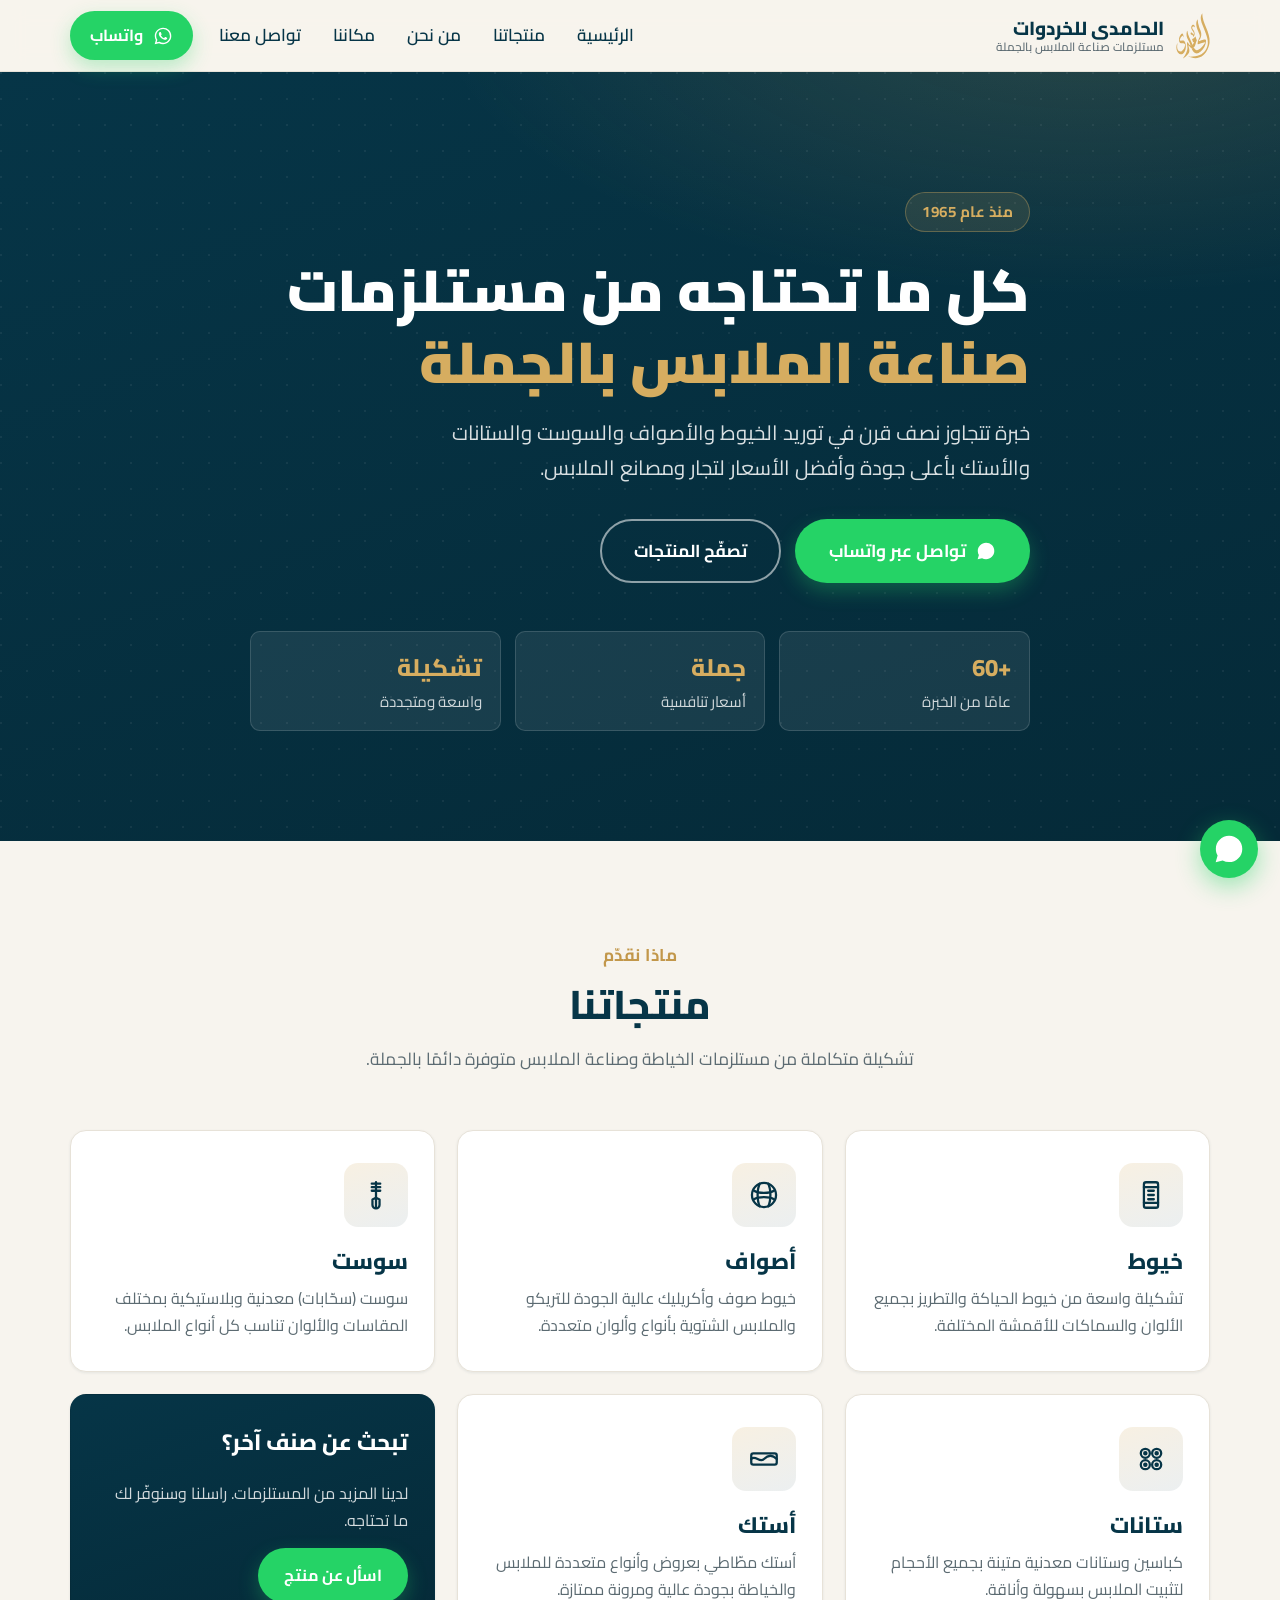
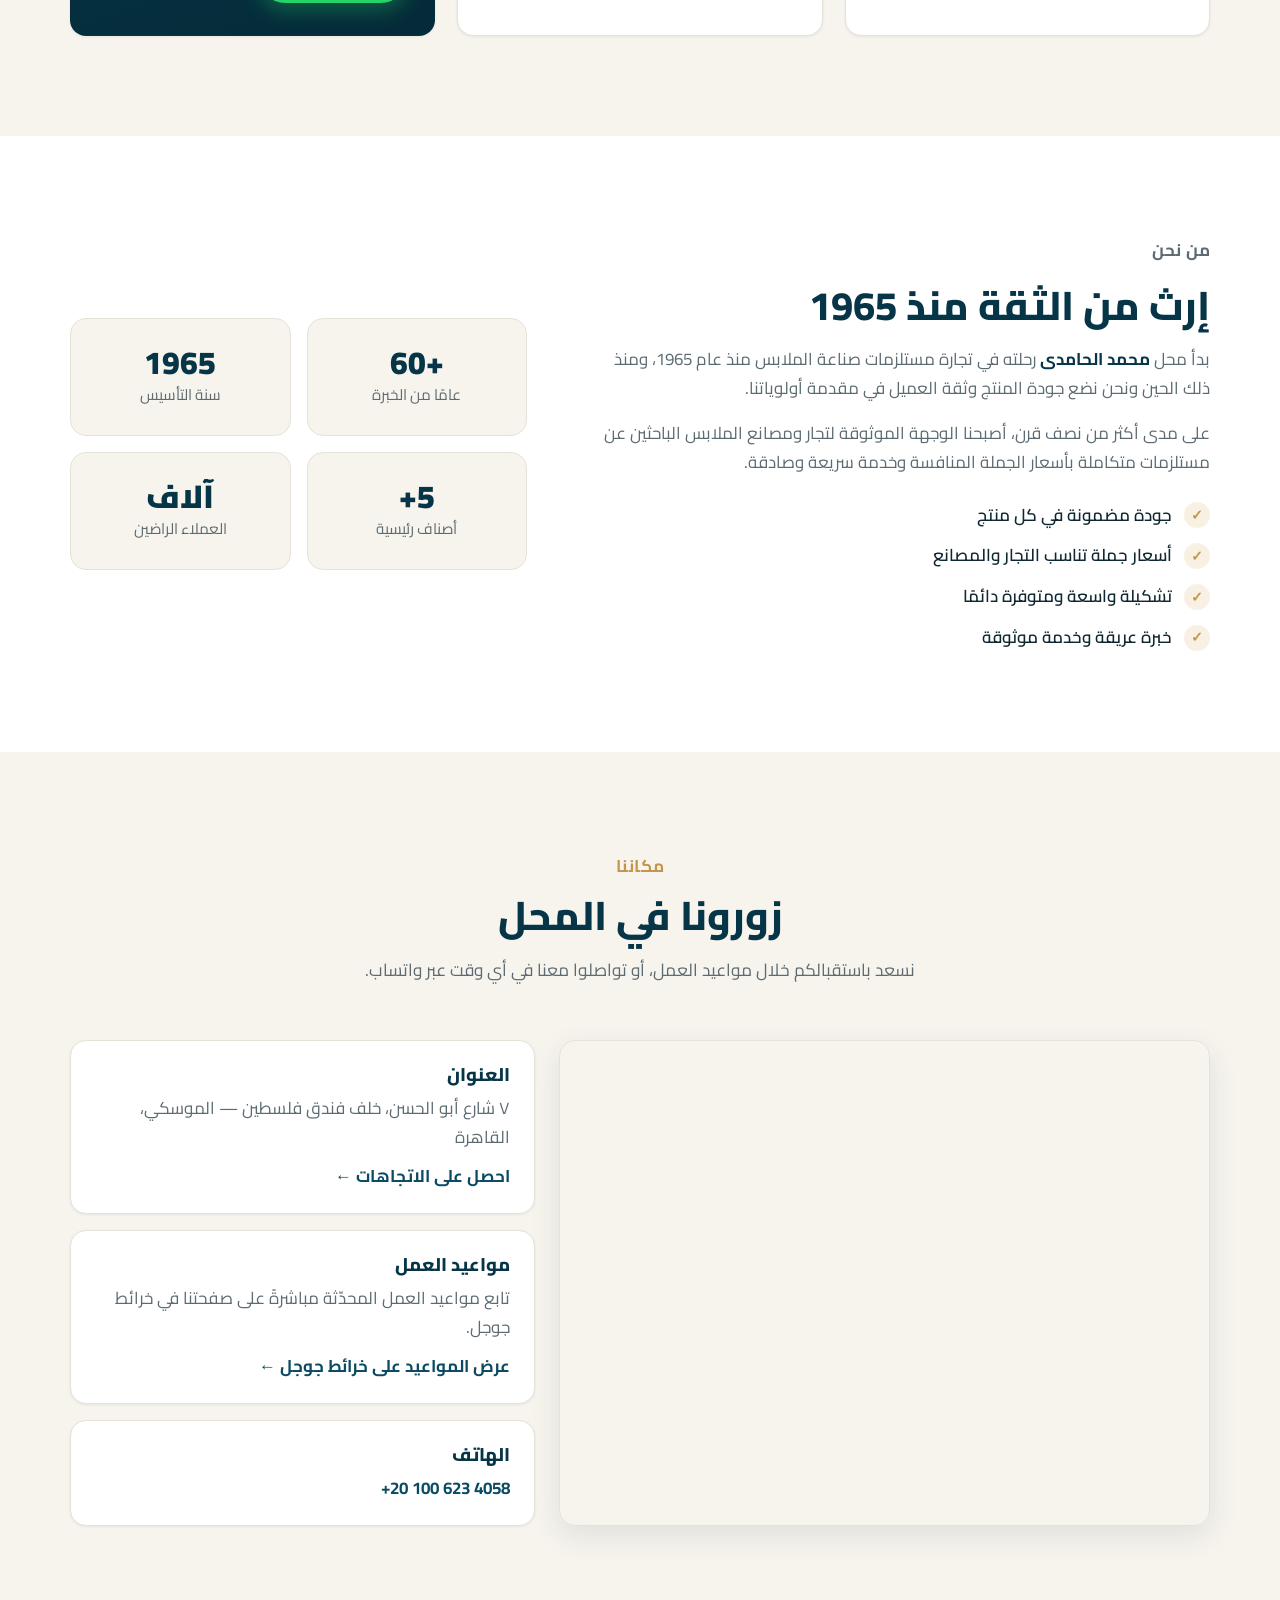
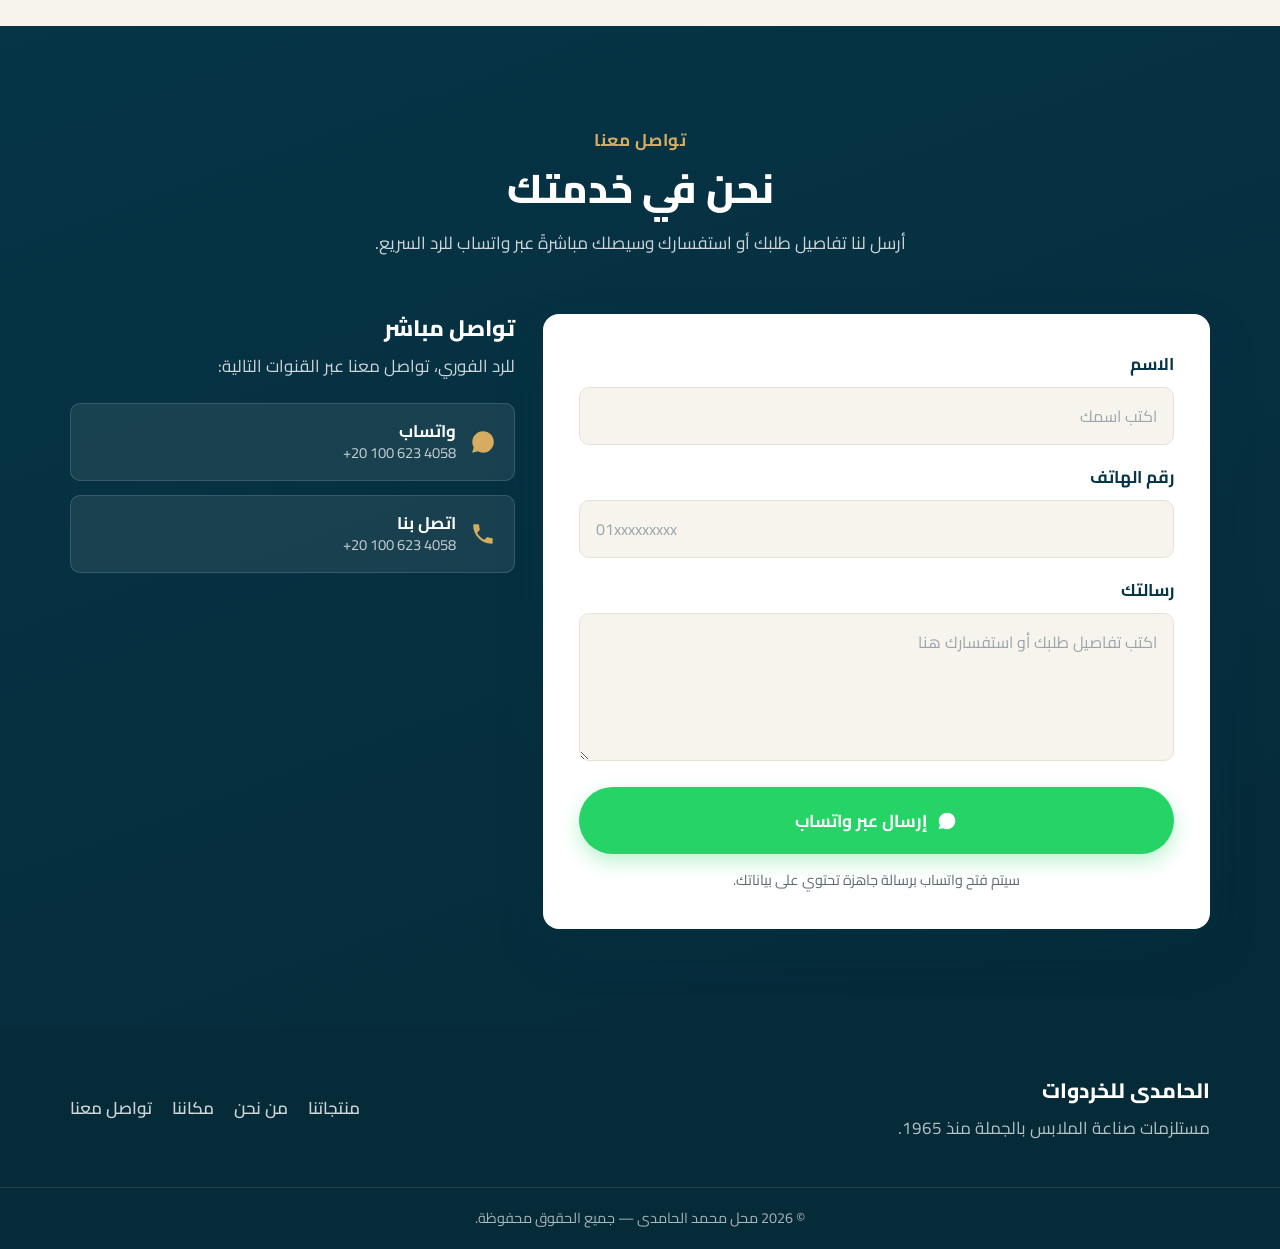
==== commit bdcdcfb6: "Fix shop address and link work hours to live Google Maps listing - Set the real address: ٧ شارع أبو " ====
--- a/index.html
+++ b/index.html
@@ -284,20 +284,19 @@
                     <div class="info-cards">
                         <div class="info-card reveal">
                             <h3>العنوان</h3>
-                            <!-- TODO: ضع عنوان المحل بالكامل هنا (الشارع والمنطقة) -->
-                            <p>[ضع عنوان المحل هنا — الشارع، المنطقة، القاهرة]</p>
+                            <p>٧ شارع أبو الحسن، خلف فندق فلسطين — الموسكي، القاهرة</p>
                             <p style="margin-top:10px">
-                                <a href="https://www.google.com/maps/search/?api=1&query=30.0490997,31.2544054"
+                                <a href="https://www.google.com/maps?cid=2018058393775879536"
                                     target="_blank" rel="noopener">احصل على الاتجاهات ←</a>
                             </p>
                         </div>
                         <div class="info-card reveal">
                             <h3>مواعيد العمل</h3>
-                            <!-- TODO: عدّل مواعيد العمل لتطابق محلك -->
-                            <ul class="hours">
-                                <li><span>السبت – الخميس</span><span>9:00 ص – 8:00 م</span></li>
-                                <li><span>الجمعة</span><span>مغلق</span></li>
-                            </ul>
+                            <p>تابع مواعيد العمل المحدّثة مباشرةً على صفحتنا في خرائط جوجل.</p>
+                            <p style="margin-top:10px">
+                                <a href="https://www.google.com/maps?cid=2018058393775879536"
+                                    target="_blank" rel="noopener">عرض المواعيد على خرائط جوجل ←</a>
+                            </p>
                         </div>
                         <div class="info-card reveal">
                             <h3>الهاتف</h3>
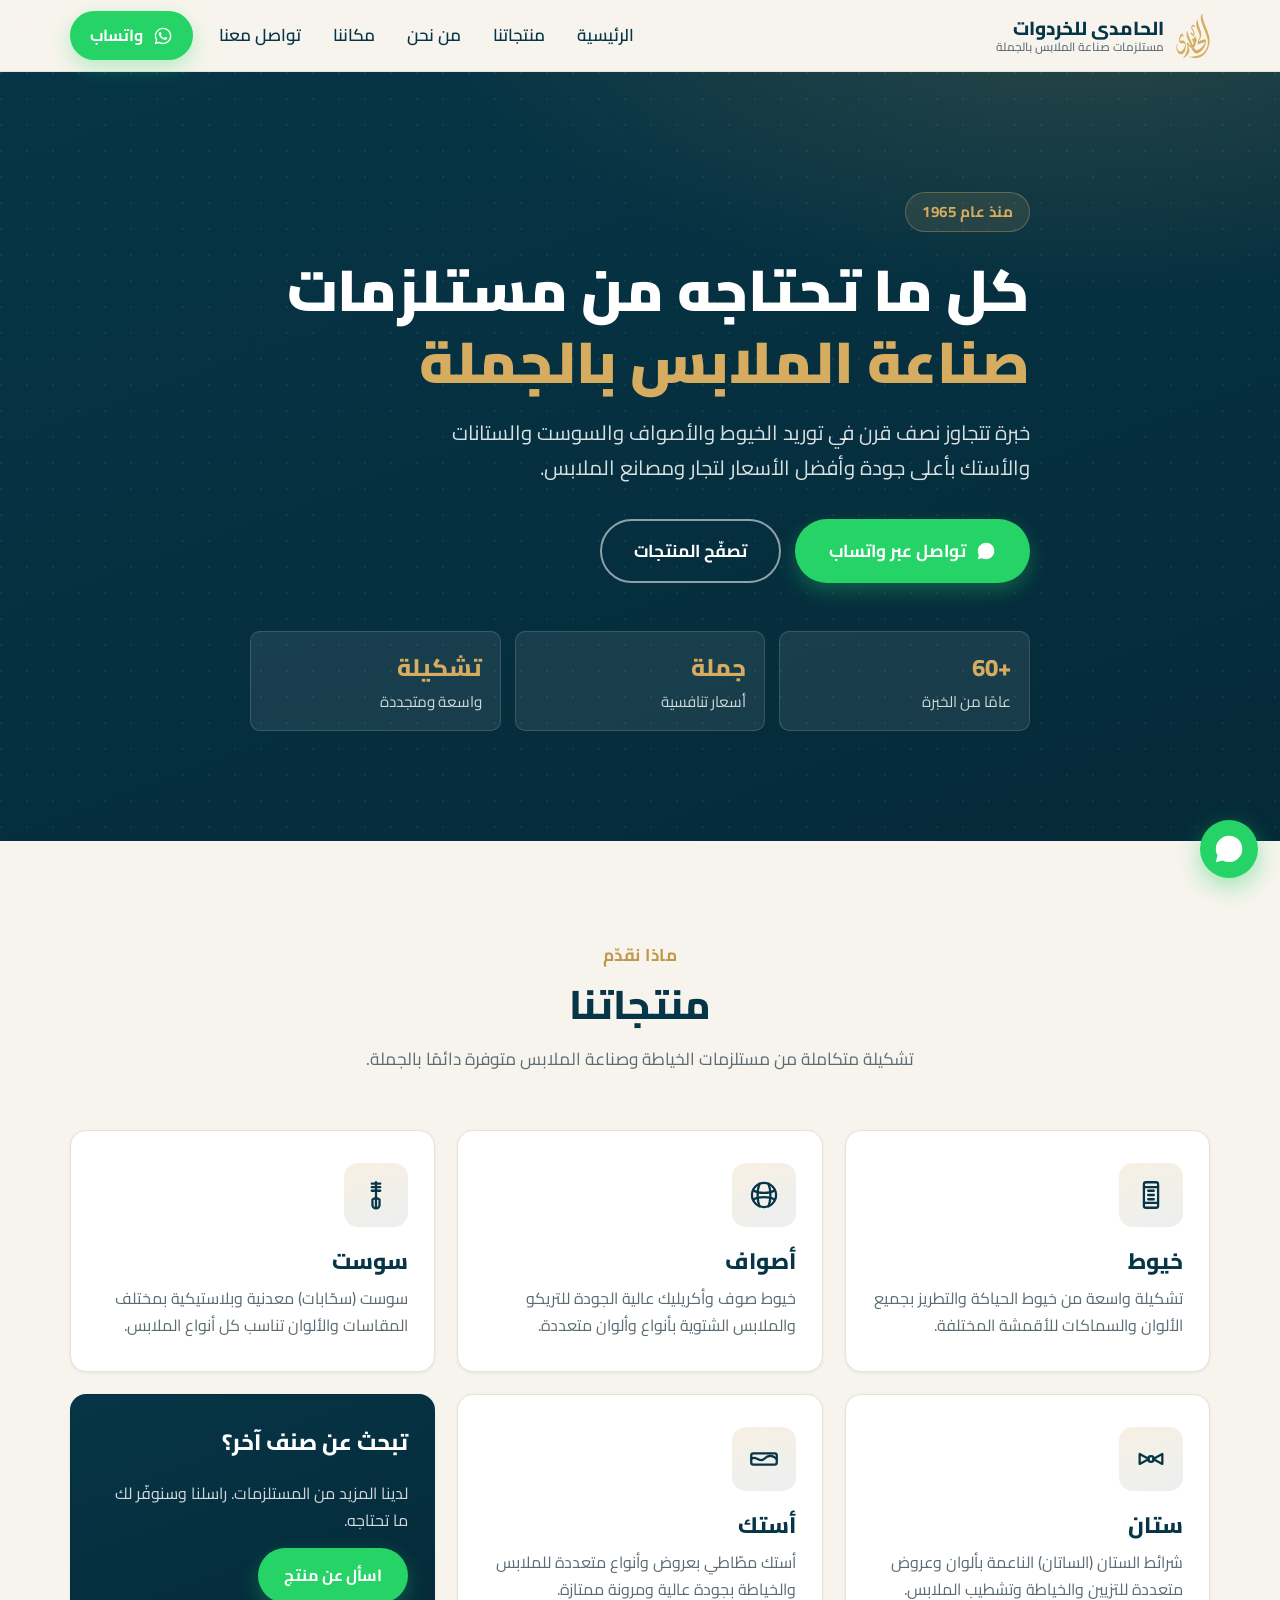
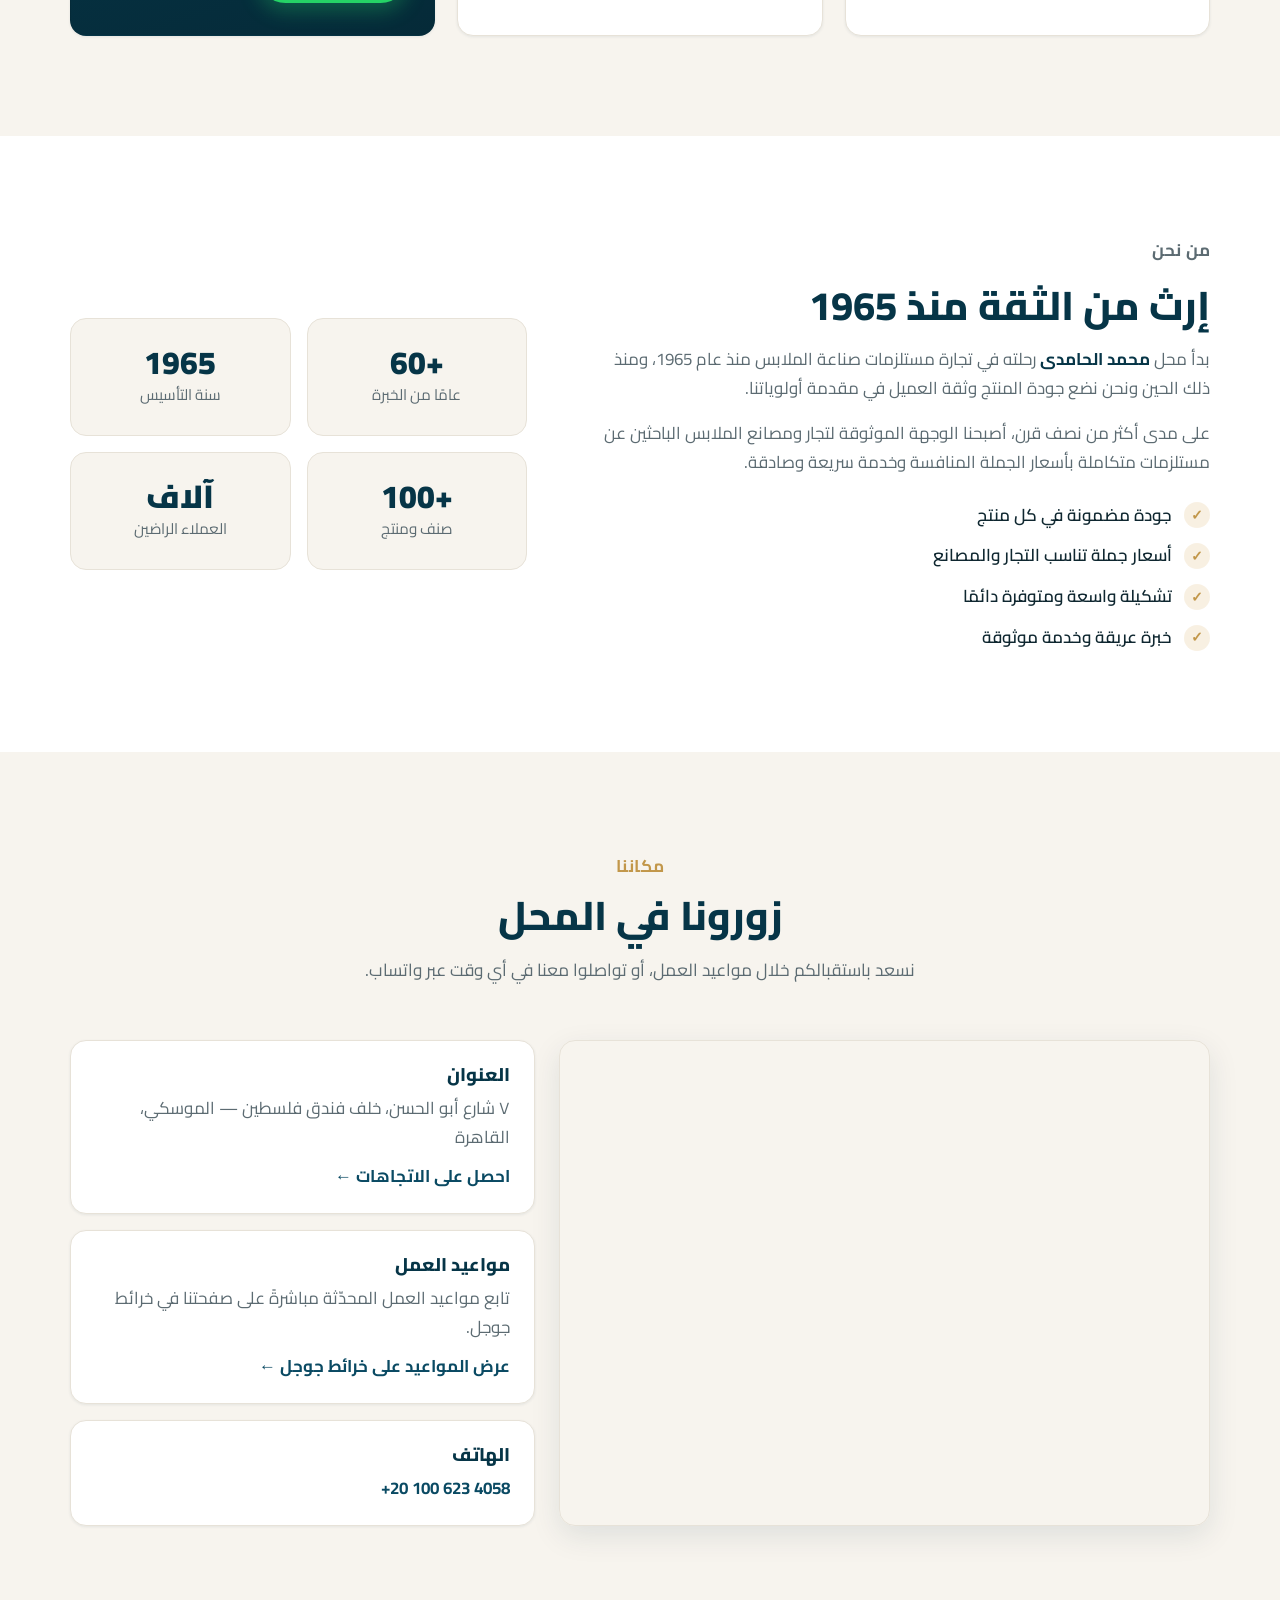
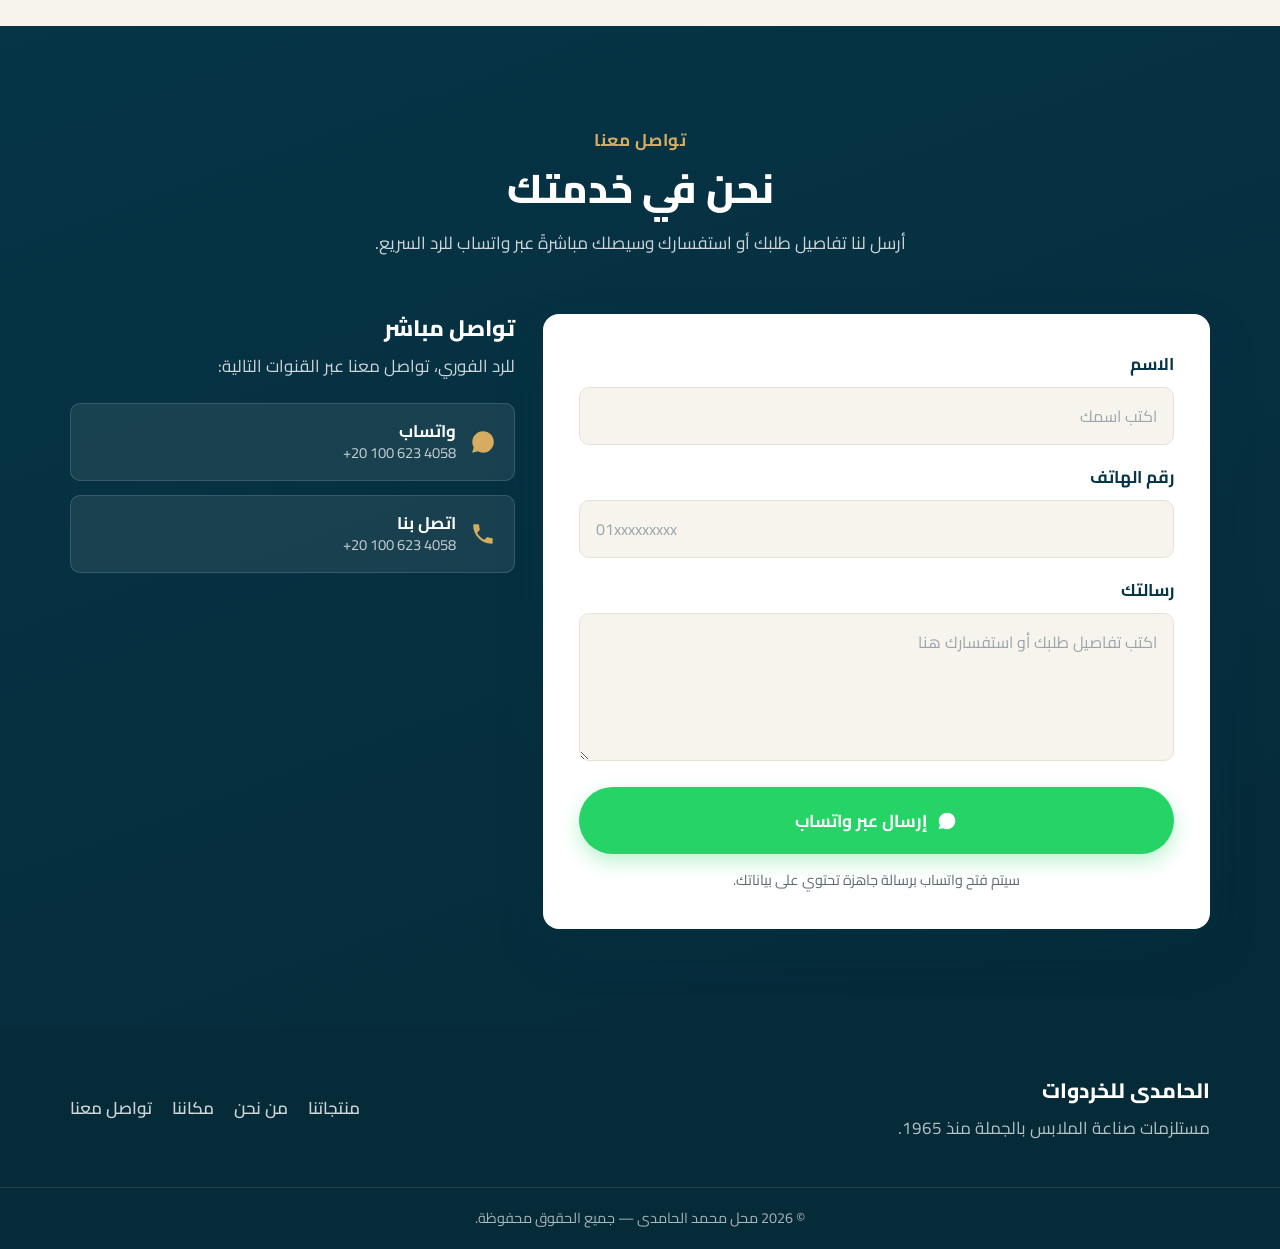
==== commit c129a246: "Fix product count stat and correct ستان (satin ribbon) card - Update About stat from "5+ أصناف" to "" ====
--- a/index.html
+++ b/index.html
@@ -173,18 +173,13 @@
                     <article class="card reveal">
                         <div class="card-icon" aria-hidden="true">
                             <svg viewBox="0 0 24 24">
-                                <circle cx="8" cy="8" r="3.2" />
-                                <circle cx="8" cy="8" r="0.8" />
-                                <circle cx="16" cy="8" r="3.2" />
-                                <circle cx="16" cy="8" r="0.8" />
-                                <circle cx="8" cy="16" r="3.2" />
-                                <circle cx="8" cy="16" r="0.8" />
-                                <circle cx="16" cy="16" r="3.2" />
-                                <circle cx="16" cy="16" r="0.8" />
-                            </svg>
-                        </div>
-                        <h3>ستانات</h3>
-                        <p>كباسين وستانات معدنية متينة بجميع الأحجام لتثبيت الملابس بسهولة وأناقة.</p>
+                                <circle cx="12" cy="12" r="2" />
+                                <path d="M10.5 12 4 8.5v7L10.5 12z" />
+                                <path d="M13.5 12 20 8.5v7L13.5 12z" />
+                            </svg>
+                        </div>
+                        <h3>ستان</h3>
+                        <p>شرائط الستان (الساتان) الناعمة بألوان وعروض متعددة للتزيين والخياطة وتشطيب الملابس.</p>
                     </article>
 
                     <article class="card reveal">
@@ -252,8 +247,8 @@
                         <span>سنة التأسيس</span>
                     </div>
                     <div class="stat">
-                        <strong>5+</strong>
-                        <span>أصناف رئيسية</span>
+                        <strong>+100</strong>
+                        <span>صنف ومنتج</span>
                     </div>
                     <div class="stat">
                         <strong>آلاف</strong>
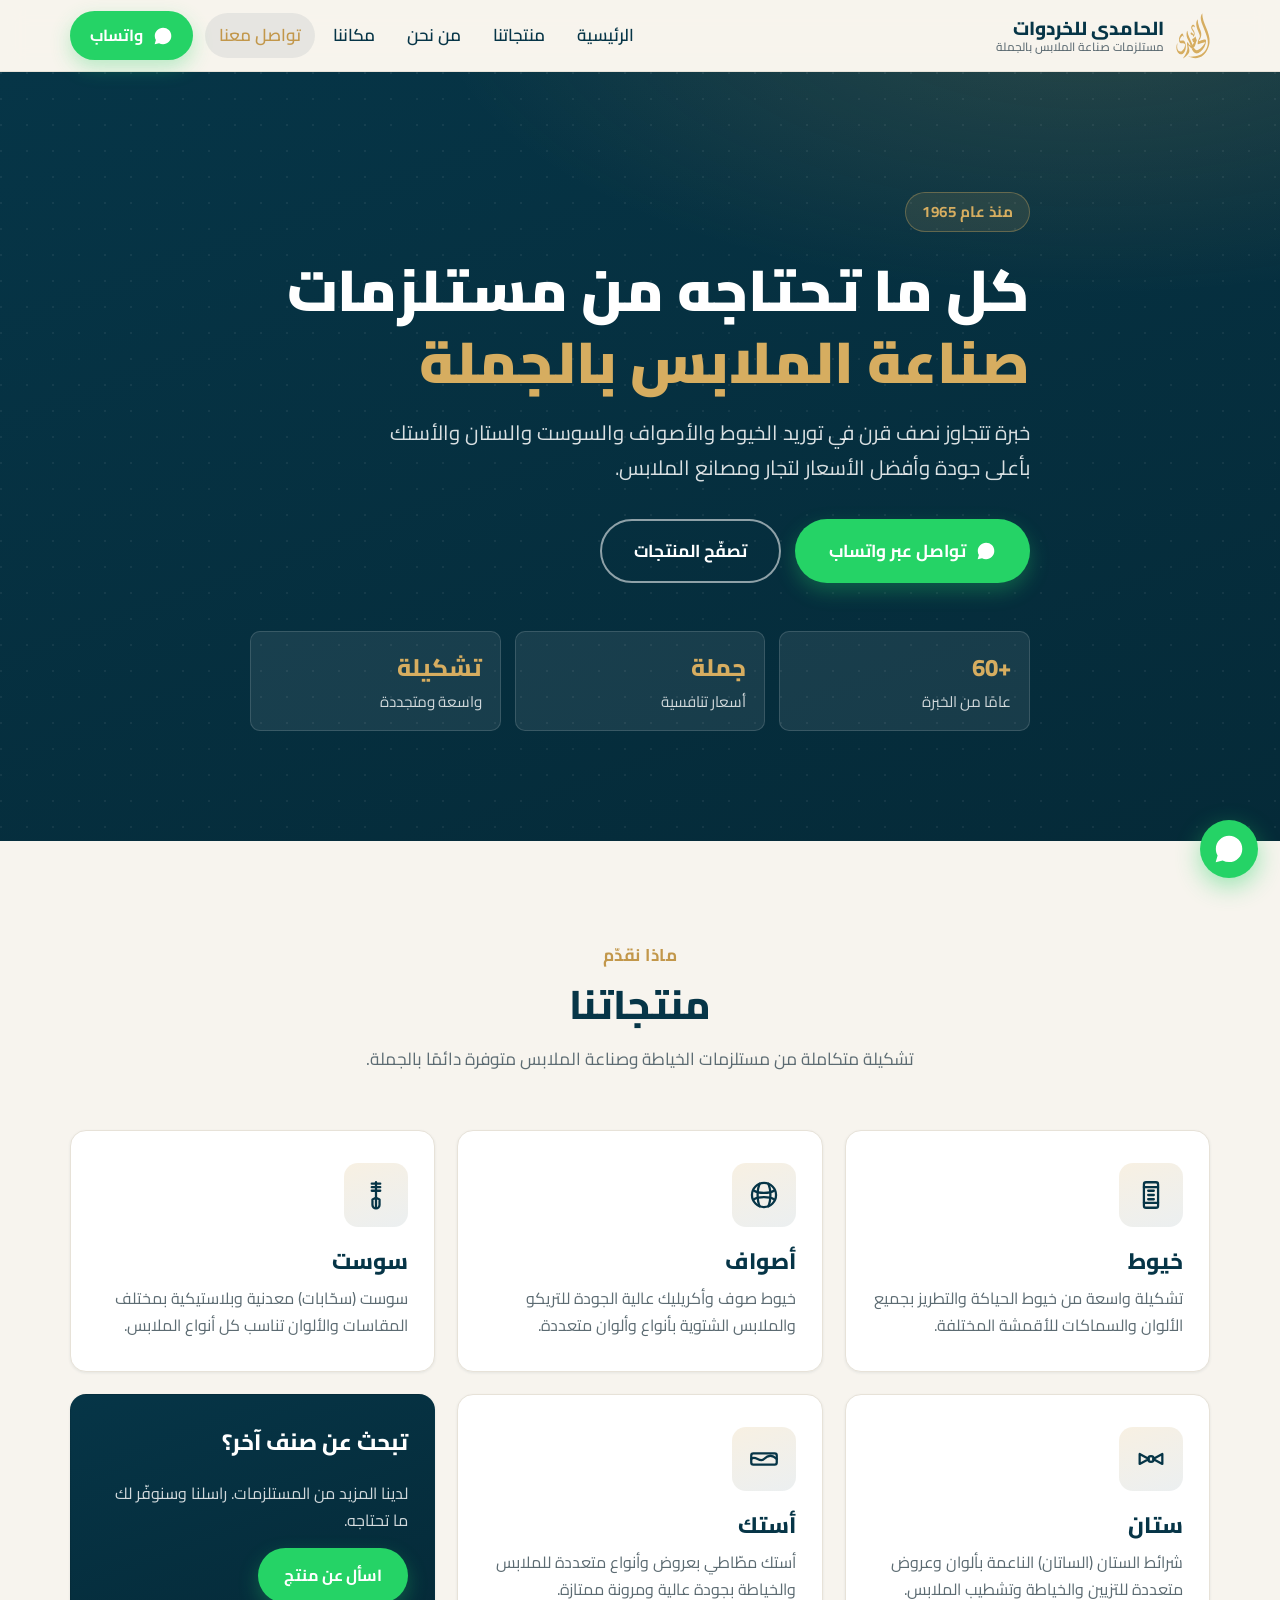
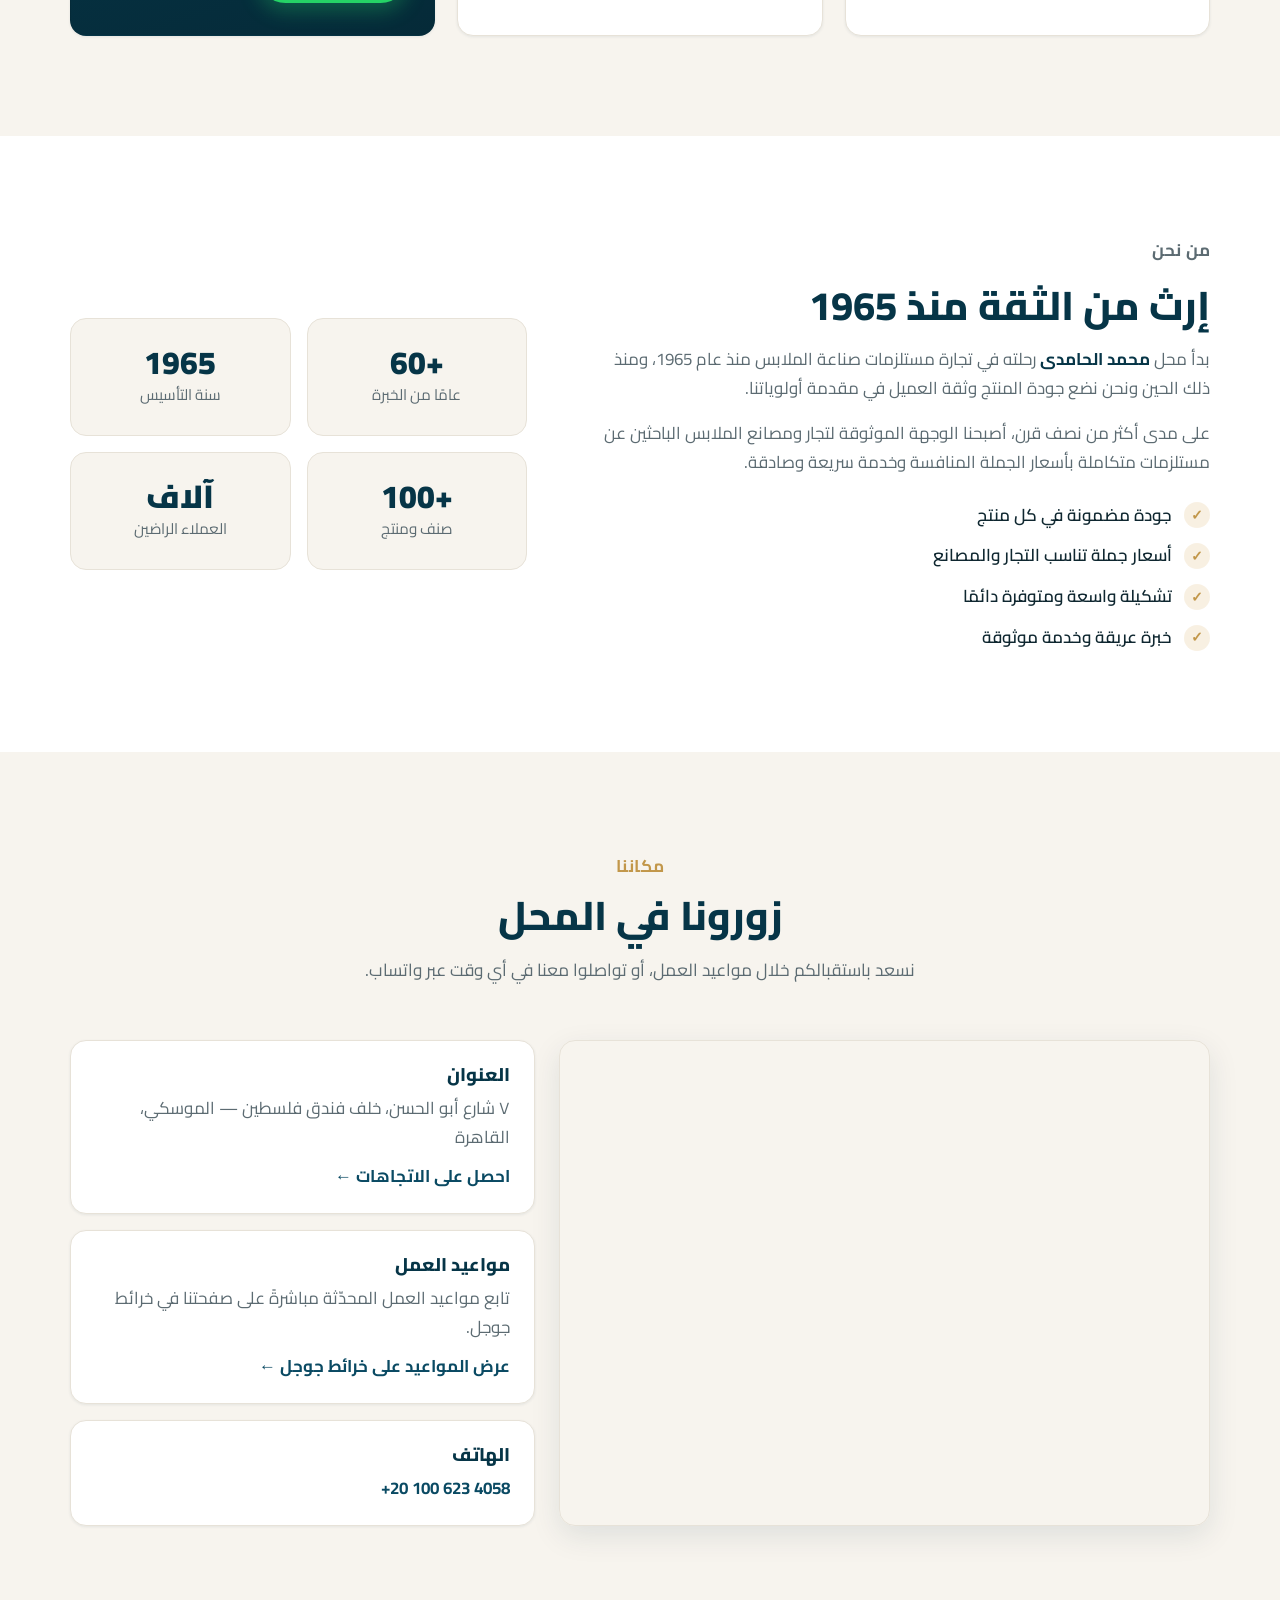
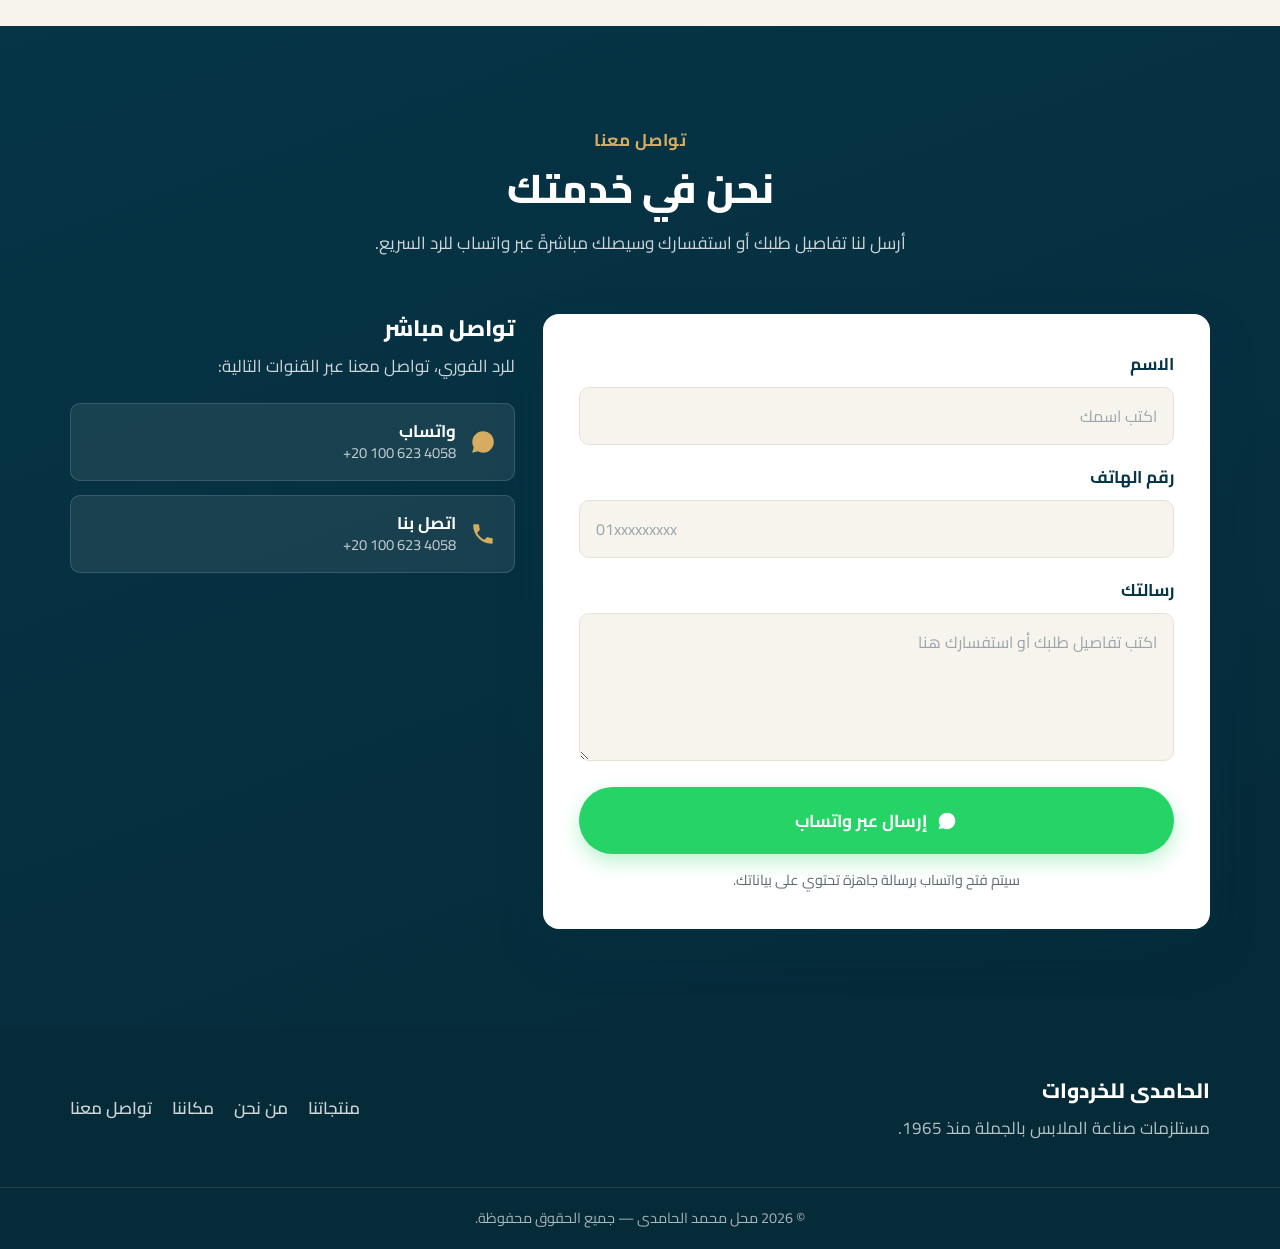
==== commit 8b1a68a2: "Audit: dedupe icons, add structured data, a11y & UX polish Redundancy / performance: - Replace 6 dup" ====
--- a/index.html
+++ b/index.html
@@ -3,12 +3,12 @@
 
 <head>
     <meta charset="UTF-8">
-    <meta http-equiv="X-UA-Compatible" content="IE=edge">
     <meta name="viewport" content="width=device-width, initial-scale=1.0">
+    <meta name="robots" content="index, follow">
     <title>الحامدى للخردوات | مستلزمات صناعة الملابس بالجملة منذ 1965</title>
     <meta name="description"
-        content="محل محمد الحامدى لتجارة مستلزمات الملابس بالجملة منذ عام 1965. خيوط، أصواف، سوست، ستانات، وأستك بأفضل الأسعار وأعلى جودة. تواصل معنا عبر واتساب.">
-    <meta name="keywords" content="مستلزمات الملابس, خيوط بالجملة, سوست, ستانات, أصواف, أستك, الحامدى, خردوات">
+        content="محل محمد الحامدى لتجارة مستلزمات صناعة الملابس بالجملة منذ عام 1965. خيوط، أصواف، سوست، ستان، وأستك بأفضل الأسعار وأعلى جودة. تواصل معنا عبر واتساب.">
+    <meta name="keywords" content="مستلزمات الملابس, خيوط بالجملة, سوست, ستان, أصواف, أستك, الحامدى, خردوات, الموسكي">
     <link rel="canonical" href="https://www.elhamedy.com">
     <meta name="theme-color" content="#063547">
     <meta name="author" content="محل محمد الحامدى">
@@ -26,13 +26,54 @@
     <link rel="preconnect" href="https://fonts.googleapis.com">
     <link rel="preconnect" href="https://fonts.gstatic.com" crossorigin>
     <link
-        href="https://fonts.googleapis.com/css2?family=Cairo:wght@400;500;600;700;800;900&display=swap"
+        href="https://fonts.googleapis.com/css2?family=Cairo:wght@400;600;700;800;900&display=swap"
         rel="stylesheet">
 
     <link rel="stylesheet" href="./css/style.css">
+
+    <!-- Structured data: local business (helps Google show address, phone & map) -->
+    <script type="application/ld+json">
+    {
+        "@context": "https://schema.org",
+        "@type": "Store",
+        "name": "محل محمد الحامدى للخردوات",
+        "description": "مستلزمات صناعة الملابس بالجملة منذ 1965: خيوط، أصواف، سوست، ستان، وأستك.",
+        "image": "https://www.elhamedy.com/assets/imgs/favicon.png",
+        "url": "https://www.elhamedy.com",
+        "telephone": "+201006234058",
+        "foundingDate": "1965",
+        "currenciesAccepted": "EGP",
+        "address": {
+            "@type": "PostalAddress",
+            "streetAddress": "٧ شارع أبو الحسن، خلف فندق فلسطين",
+            "addressLocality": "الموسكي، القاهرة",
+            "addressCountry": "EG"
+        },
+        "geo": {
+            "@type": "GeoCoordinates",
+            "latitude": 30.0490997,
+            "longitude": 31.2544054
+        },
+        "areaServed": "EG"
+    }
+    </script>
 </head>
 
 <body>
+    <a href="#main" class="skip-link">تخطّ إلى المحتوى الرئيسي</a>
+
+    <!-- Reusable SVG icon sprite (defined once, referenced via <use>) -->
+    <svg width="0" height="0" style="position:absolute" aria-hidden="true" focusable="false">
+        <symbol id="ic-wa" viewBox="0 0 24 24">
+            <path
+                d="M12.04 2C6.58 2 2.13 6.45 2.13 11.91c0 1.75.46 3.45 1.32 4.95L2 22l5.25-1.38a9.9 9.9 0 0 0 4.79 1.22h.01c5.46 0 9.91-4.45 9.91-9.91 0-2.65-1.03-5.14-2.9-7.01A9.82 9.82 0 0 0 12.04 2Zm4.52 11.97c-.25-.12-1.47-.72-1.69-.81-.23-.08-.39-.12-.56.13-.16.25-.64.81-.79.97-.14.17-.29.19-.54.06-.25-.12-1.05-.39-1.99-1.23-.74-.66-1.23-1.47-1.38-1.72-.14-.25-.01-.38.11-.51.11-.11.25-.29.37-.43.13-.14.17-.25.25-.41.08-.17.04-.31-.02-.43-.06-.12-.56-1.34-.76-1.84-.2-.48-.41-.42-.56-.43h-.48c-.17 0-.43.06-.66.31-.22.25-.86.85-.86 2.07 0 1.22.89 2.4 1.01 2.56.12.17 1.75 2.67 4.23 3.74.59.26 1.05.41 1.41.52.59.19 1.13.16 1.56.1.48-.07 1.47-.6 1.68-1.18.21-.58.21-1.07.14-1.18-.06-.1-.22-.16-.47-.28Z" />
+        </symbol>
+        <symbol id="ic-phone" viewBox="0 0 24 24">
+            <path
+                d="M6.6 10.8c1.4 2.8 3.8 5.1 6.6 6.6l2.2-2.2c.3-.3.7-.4 1-.2 1.1.4 2.3.6 3.5.6.6 0 1 .4 1 1V20c0 .6-.4 1-1 1C10.6 21 3 13.4 3 4c0-.6.4-1 1-1h3.4c.6 0 1 .4 1 1 0 1.2.2 2.4.6 3.5.1.4 0 .8-.3 1.1l-2.1 2.2Z" />
+        </symbol>
+    </svg>
+
     <!-- ===================== Header ===================== -->
     <header class="site-header" id="top">
         <div class="container header-inner">
@@ -64,10 +105,7 @@
                 <a href="#location" class="nav-link">مكاننا</a>
                 <a href="#contact" class="nav-link">تواصل معنا</a>
                 <a href="https://wa.me/201006234058" class="btn btn-whatsapp nav-cta" target="_blank" rel="noopener">
-                    <svg class="icon" viewBox="0 0 24 24" aria-hidden="true">
-                        <path
-                            d="M12.04 2C6.58 2 2.13 6.45 2.13 11.91c0 1.75.46 3.45 1.32 4.95L2 22l5.25-1.38a9.9 9.9 0 0 0 4.79 1.22h.01c5.46 0 9.91-4.45 9.91-9.91 0-2.65-1.03-5.14-2.9-7.01A9.82 9.82 0 0 0 12.04 2Zm0 18.13a8.2 8.2 0 0 1-4.18-1.14l-.3-.18-3.11.82.83-3.03-.2-.31a8.2 8.2 0 0 1-1.26-4.38c0-4.54 3.7-8.23 8.23-8.23 2.2 0 4.26.86 5.82 2.42a8.16 8.16 0 0 1 2.41 5.82c0 4.54-3.69 8.23-8.24 8.23Zm4.52-6.16c-.25-.12-1.47-.72-1.69-.81-.23-.08-.39-.12-.56.13-.16.25-.64.81-.79.97-.14.17-.29.19-.54.06-.25-.12-1.05-.39-1.99-1.23-.74-.66-1.23-1.47-1.38-1.72-.14-.25-.01-.38.11-.51.11-.11.25-.29.37-.43.13-.14.17-.25.25-.41.08-.17.04-.31-.02-.43-.06-.12-.56-1.34-.76-1.84-.2-.48-.41-.42-.56-.43h-.48c-.17 0-.43.06-.66.31-.22.25-.86.85-.86 2.07 0 1.22.89 2.4 1.01 2.56.12.17 1.75 2.67 4.23 3.74.59.26 1.05.41 1.41.52.59.19 1.13.16 1.56.1.48-.07 1.47-.6 1.68-1.18.21-.58.21-1.07.14-1.18-.06-.1-.22-.16-.47-.28Z" />
-                    </svg>
+                    <svg class="icon" aria-hidden="true"><use href="#ic-wa" /></svg>
                     واتساب
                 </a>
             </nav>
@@ -79,7 +117,7 @@
         </div>
     </header>
 
-    <main>
+    <main id="main">
         <!-- ===================== Hero ===================== -->
         <section class="hero" aria-labelledby="hero-title">
             <div class="container hero-inner">
@@ -89,16 +127,13 @@
                     <span class="accent">صناعة الملابس بالجملة</span>
                 </h1>
                 <p class="hero-sub">
-                    خبرة تتجاوز نصف قرن في توريد الخيوط والأصواف والسوست والستانات والأستك
+                    خبرة تتجاوز نصف قرن في توريد الخيوط والأصواف والسوست والستان والأستك
                     بأعلى جودة وأفضل الأسعار لتجار ومصانع الملابس.
                 </p>
                 <div class="hero-actions">
                     <a href="https://wa.me/201006234058?text=%D9%85%D8%B1%D8%AD%D8%A8%D8%A7%D8%8C%20%D8%A3%D8%B1%D8%BA%D8%A8%20%D8%A8%D8%A7%D9%84%D8%A7%D8%B3%D8%AA%D9%81%D8%B3%D8%A7%D8%B1%20%D8%B9%D9%86%20%D8%A7%D9%84%D9%85%D9%86%D8%AA%D8%AC%D8%A7%D8%AA"
                         class="btn btn-whatsapp btn-lg" target="_blank" rel="noopener">
-                        <svg class="icon" viewBox="0 0 24 24" aria-hidden="true">
-                            <path
-                                d="M12.04 2C6.58 2 2.13 6.45 2.13 11.91c0 1.75.46 3.45 1.32 4.95L2 22l5.25-1.38a9.9 9.9 0 0 0 4.79 1.22h.01c5.46 0 9.91-4.45 9.91-9.91 0-2.65-1.03-5.14-2.9-7.01A9.82 9.82 0 0 0 12.04 2Zm4.52 11.97c-.25-.12-1.47-.72-1.69-.81-.23-.08-.39-.12-.56.13-.16.25-.64.81-.79.97-.14.17-.29.19-.54.06-.25-.12-1.05-.39-1.99-1.23-.74-.66-1.23-1.47-1.38-1.72-.14-.25-.01-.38.11-.51.11-.11.25-.29.37-.43.13-.14.17-.25.25-.41.08-.17.04-.31-.02-.43-.06-.12-.56-1.34-.76-1.84-.2-.48-.41-.42-.56-.43h-.48c-.17 0-.43.06-.66.31-.22.25-.86.85-.86 2.07 0 1.22.89 2.4 1.01 2.56.12.17 1.75 2.67 4.23 3.74.59.26 1.05.41 1.41.52.59.19 1.13.16 1.56.1.48-.07 1.47-.6 1.68-1.18.21-.58.21-1.07.14-1.18-.06-.1-.22-.16-.47-.28Z" />
-                        </svg>
+                        <svg class="icon" aria-hidden="true"><use href="#ic-wa" /></svg>
                         تواصل عبر واتساب
                     </a>
                     <a href="#products" class="btn btn-outline btn-lg">تصفّح المنتجات</a>
@@ -331,10 +366,7 @@
                                 placeholder="اكتب تفاصيل طلبك أو استفسارك هنا"></textarea>
                         </div>
                         <button type="submit" class="btn btn-whatsapp btn-lg btn-block">
-                            <svg class="icon" viewBox="0 0 24 24" aria-hidden="true">
-                                <path
-                                    d="M12.04 2C6.58 2 2.13 6.45 2.13 11.91c0 1.75.46 3.45 1.32 4.95L2 22l5.25-1.38a9.9 9.9 0 0 0 4.79 1.22h.01c5.46 0 9.91-4.45 9.91-9.91 0-2.65-1.03-5.14-2.9-7.01A9.82 9.82 0 0 0 12.04 2Zm4.52 11.97c-.25-.12-1.47-.72-1.69-.81-.23-.08-.39-.12-.56.13-.16.25-.64.81-.79.97-.14.17-.29.19-.54.06-.25-.12-1.05-.39-1.99-1.23-.74-.66-1.23-1.47-1.38-1.72-.14-.25-.01-.38.11-.51.11-.11.25-.29.37-.43.13-.14.17-.25.25-.41.08-.17.04-.31-.02-.43-.06-.12-.56-1.34-.76-1.84-.2-.48-.41-.42-.56-.43h-.48c-.17 0-.43.06-.66.31-.22.25-.86.85-.86 2.07 0 1.22.89 2.4 1.01 2.56.12.17 1.75 2.67 4.23 3.74.59.26 1.05.41 1.41.52.59.19 1.13.16 1.56.1.48-.07 1.47-.6 1.68-1.18.21-.58.21-1.07.14-1.18-.06-.1-.22-.16-.47-.28Z" />
-                            </svg>
+                            <svg class="icon" aria-hidden="true"><use href="#ic-wa" /></svg>
                             إرسال عبر واتساب
                         </button>
                         <p class="form-note">سيتم فتح واتساب برسالة جاهزة تحتوي على بياناتك.</p>
@@ -344,20 +376,14 @@
                         <h3>تواصل مباشر</h3>
                         <p>للرد الفوري، تواصل معنا عبر القنوات التالية:</p>
                         <a class="contact-line" href="https://wa.me/201006234058" target="_blank" rel="noopener">
-                            <svg class="icon" viewBox="0 0 24 24" aria-hidden="true">
-                                <path
-                                    d="M12.04 2C6.58 2 2.13 6.45 2.13 11.91c0 1.75.46 3.45 1.32 4.95L2 22l5.25-1.38a9.9 9.9 0 0 0 4.79 1.22h.01c5.46 0 9.91-4.45 9.91-9.91 0-2.65-1.03-5.14-2.9-7.01A9.82 9.82 0 0 0 12.04 2Zm4.52 11.97c-.25-.12-1.47-.72-1.69-.81-.23-.08-.39-.12-.56.13-.16.25-.64.81-.79.97-.14.17-.29.19-.54.06-.25-.12-1.05-.39-1.99-1.23-.74-.66-1.23-1.47-1.38-1.72-.14-.25-.01-.38.11-.51.11-.11.25-.29.37-.43.13-.14.17-.25.25-.41.08-.17.04-.31-.02-.43-.06-.12-.56-1.34-.76-1.84-.2-.48-.41-.42-.56-.43h-.48c-.17 0-.43.06-.66.31-.22.25-.86.85-.86 2.07 0 1.22.89 2.4 1.01 2.56.12.17 1.75 2.67 4.23 3.74.59.26 1.05.41 1.41.52.59.19 1.13.16 1.56.1.48-.07 1.47-.6 1.68-1.18.21-.58.21-1.07.14-1.18-.06-.1-.22-.16-.47-.28Z" />
-                            </svg>
+                            <svg class="icon" aria-hidden="true"><use href="#ic-wa" /></svg>
                             <span>
                                 <strong>واتساب</strong>
                                 <span dir="ltr">+20 100 623 4058</span>
                             </span>
                         </a>
                         <a class="contact-line" href="tel:+201006234058">
-                            <svg class="icon" viewBox="0 0 24 24" aria-hidden="true">
-                                <path
-                                    d="M6.6 10.8c1.4 2.8 3.8 5.1 6.6 6.6l2.2-2.2c.3-.3.7-.4 1-.2 1.1.4 2.3.6 3.5.6.6 0 1 .4 1 1V20c0 .6-.4 1-1 1C10.6 21 3 13.4 3 4c0-.6.4-1 1-1h3.4c.6 0 1 .4 1 1 0 1.2.2 2.4.6 3.5.1.4 0 .8-.3 1.1l-2.1 2.2Z" />
-                            </svg>
+                            <svg class="icon" aria-hidden="true"><use href="#ic-phone" /></svg>
                             <span>
                                 <strong>اتصل بنا</strong>
                                 <span dir="ltr">+20 100 623 4058</span>
@@ -393,10 +419,7 @@
     <!-- Floating WhatsApp button -->
     <a href="https://wa.me/201006234058" class="whatsapp-float" target="_blank" rel="noopener"
         aria-label="تواصل عبر واتساب">
-        <svg viewBox="0 0 24 24" aria-hidden="true">
-            <path
-                d="M12.04 2C6.58 2 2.13 6.45 2.13 11.91c0 1.75.46 3.45 1.32 4.95L2 22l5.25-1.38a9.9 9.9 0 0 0 4.79 1.22h.01c5.46 0 9.91-4.45 9.91-9.91 0-2.65-1.03-5.14-2.9-7.01A9.82 9.82 0 0 0 12.04 2Zm4.52 11.97c-.25-.12-1.47-.72-1.69-.81-.23-.08-.39-.12-.56.13-.16.25-.64.81-.79.97-.14.17-.29.19-.54.06-.25-.12-1.05-.39-1.99-1.23-.74-.66-1.23-1.47-1.38-1.72-.14-.25-.01-.38.11-.51.11-.11.25-.29.37-.43.13-.14.17-.25.25-.41.08-.17.04-.31-.02-.43-.06-.12-.56-1.34-.76-1.84-.2-.48-.41-.42-.56-.43h-.48c-.17 0-.43.06-.66.31-.22.25-.86.85-.86 2.07 0 1.22.89 2.4 1.01 2.56.12.17 1.75 2.67 4.23 3.74.59.26 1.05.41 1.41.52.59.19 1.13.16 1.56.1.48-.07 1.47-.6 1.68-1.18.21-.58.21-1.07.14-1.18-.06-.1-.22-.16-.47-.28Z" />
-        </svg>
+        <svg aria-hidden="true"><use href="#ic-wa" /></svg>
     </a>
 
     <script src="./js/app.js"></script>
--- a/css/style.css
+++ b/css/style.css
@@ -218,9 +218,34 @@
     transition: background-color .18s ease, color .18s ease;
 }
 
-.nav-link:hover {
+.nav-link:hover,
+.nav-link.active {
     background: rgba(6, 53, 71, .07);
     color: var(--teal-700);
+}
+
+.nav-link.active {
+    color: var(--gold-dark);
+}
+
+/* Accessibility: skip to main content */
+.skip-link {
+    position: fixed;
+    inset-inline-start: 16px;
+    top: -80px;
+    z-index: 200;
+    background: var(--teal);
+    color: #fff;
+    padding: 10px 18px;
+    border-radius: 0 0 10px 10px;
+    font-weight: 700;
+    transition: top .2s ease;
+}
+
+.skip-link:focus {
+    top: 0;
+    outline: 2px solid var(--gold);
+    outline-offset: 2px;
 }
 
 .nav-cta {
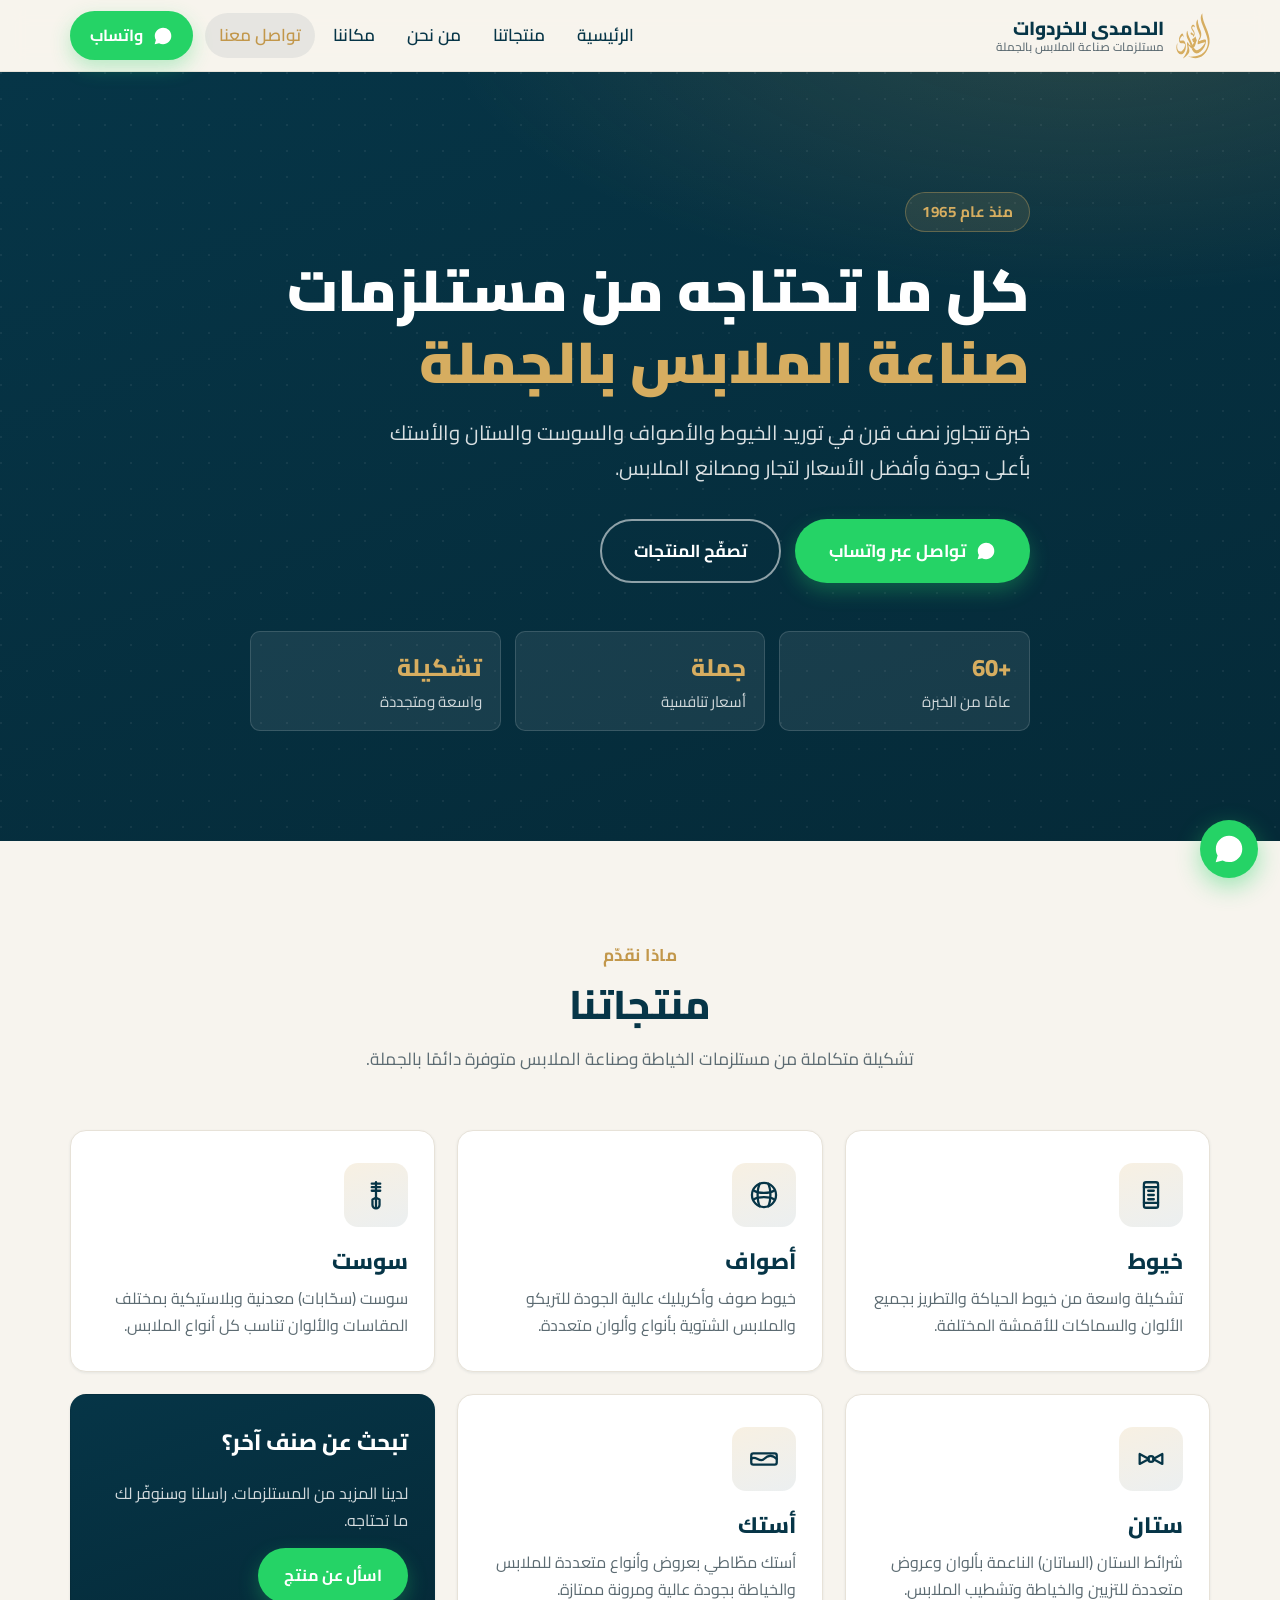
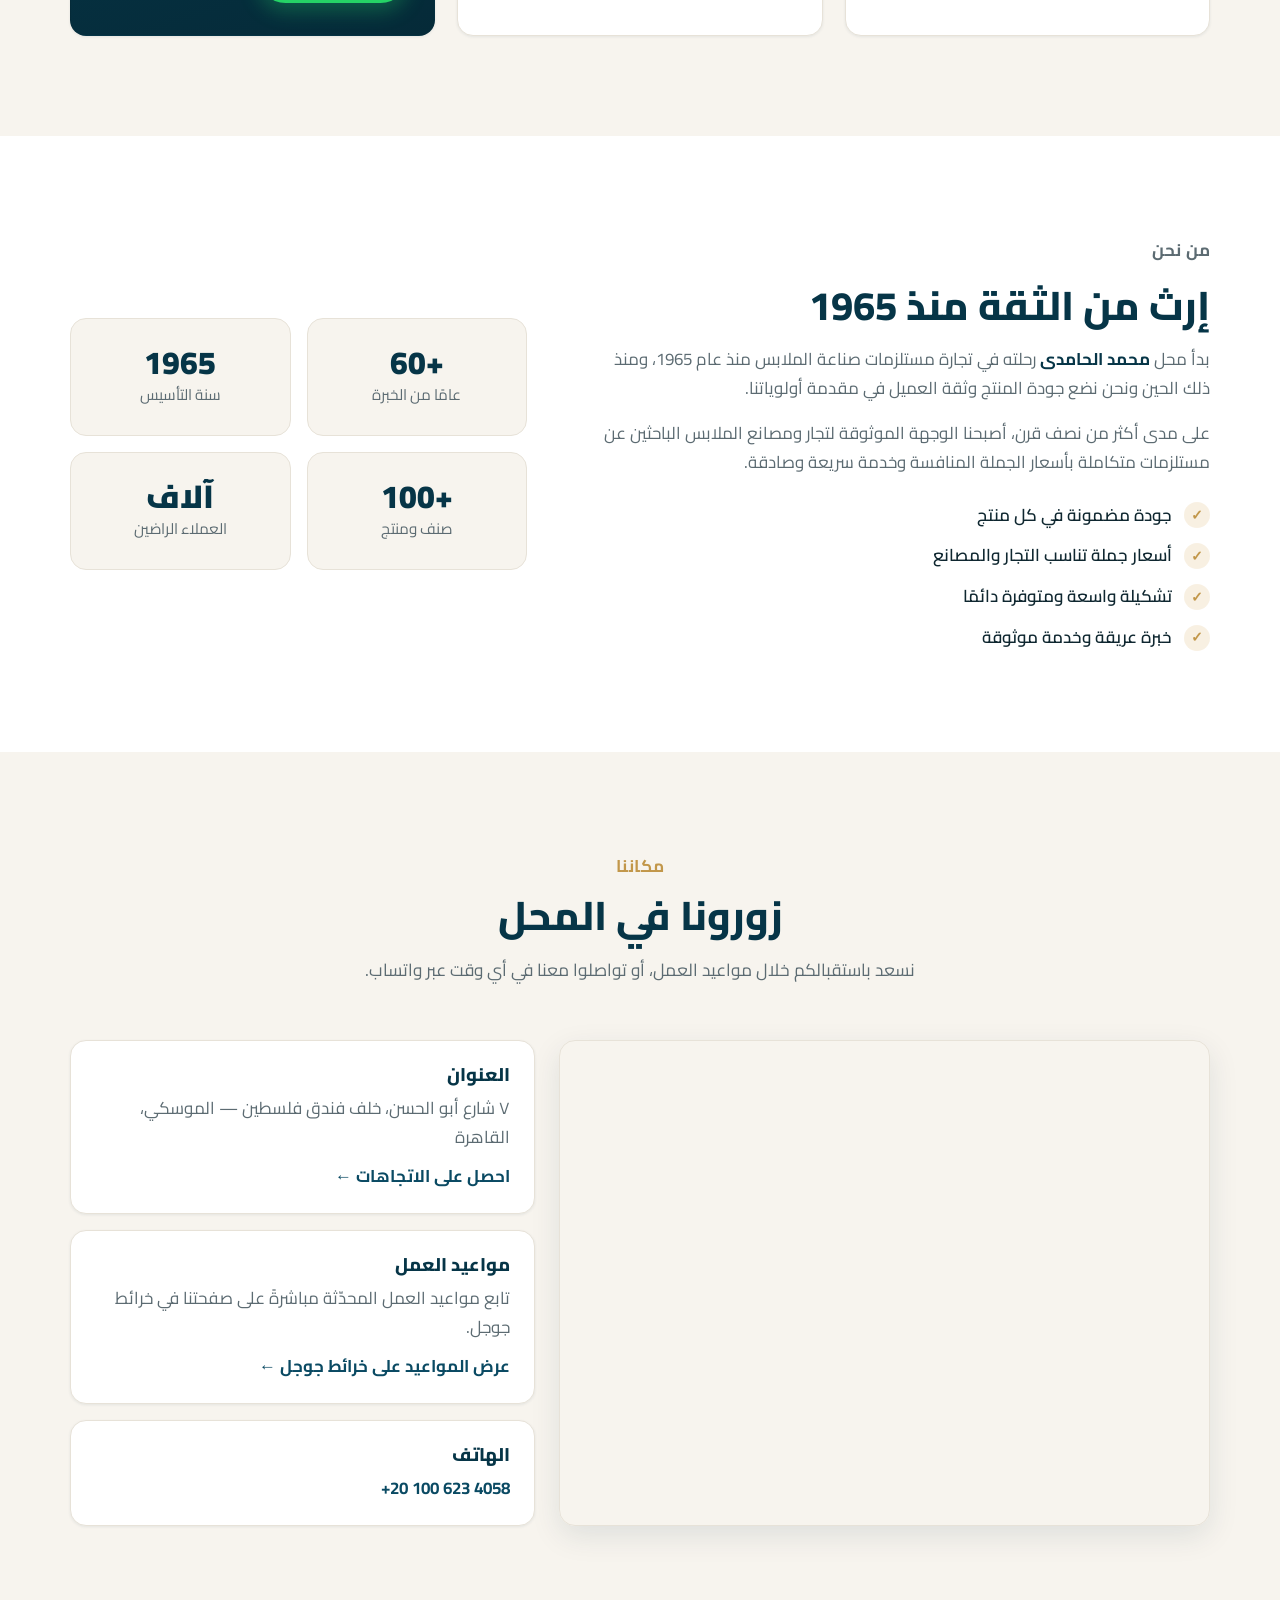
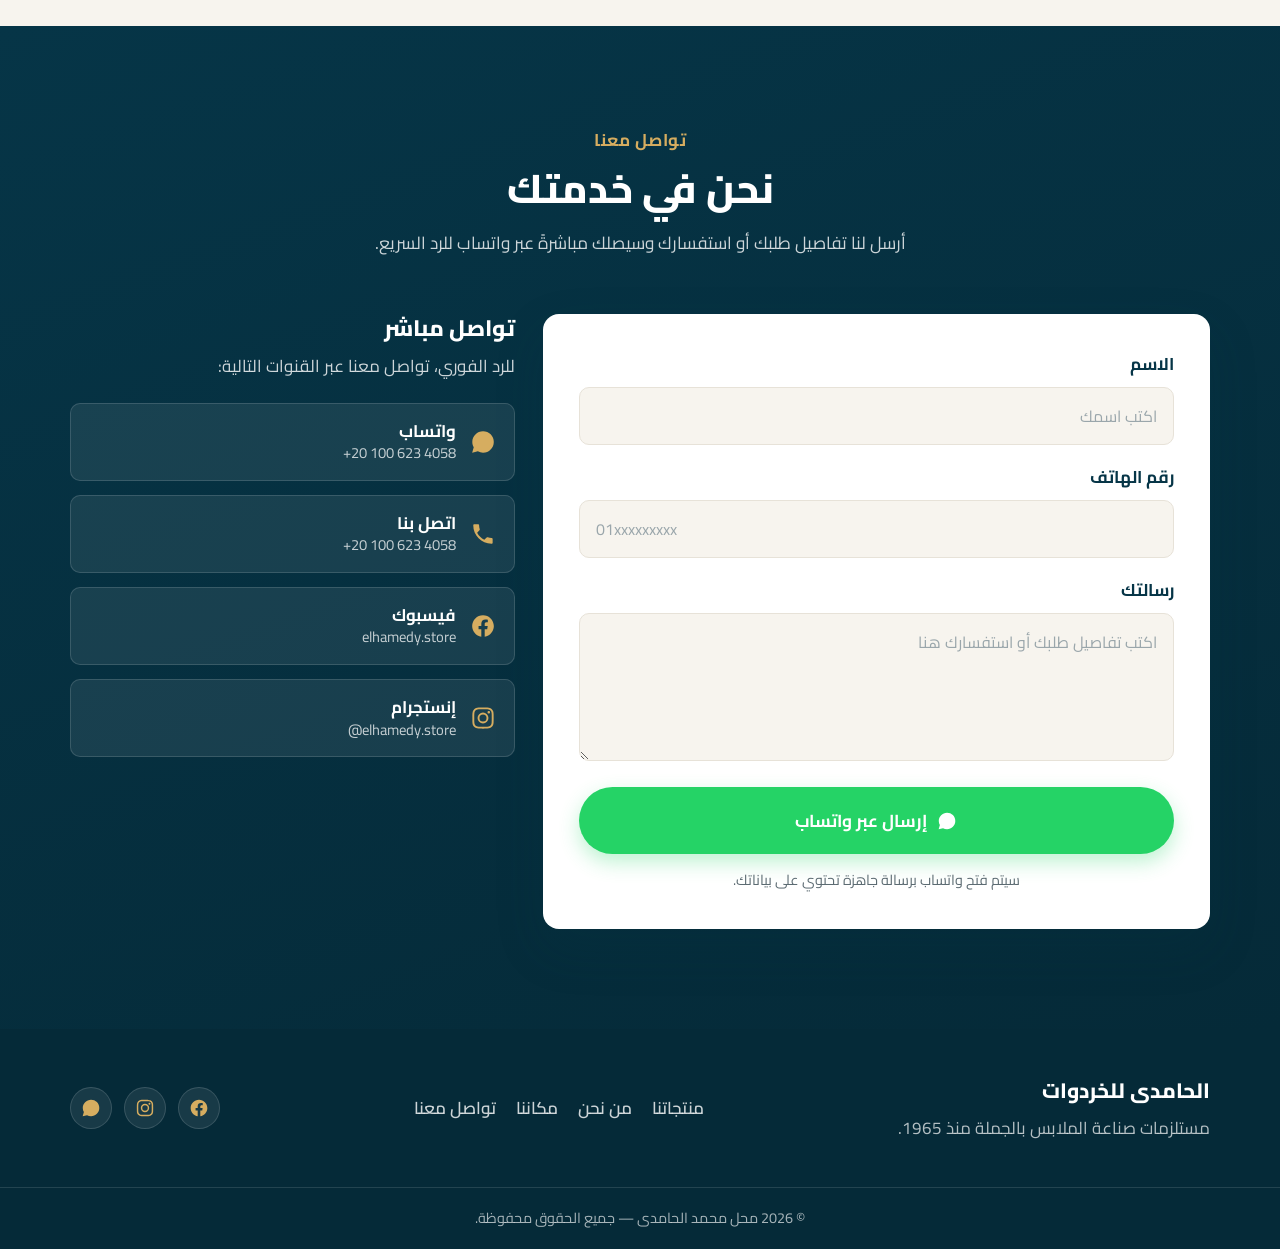
==== commit 77d416b5: "Add Facebook, Instagram and WhatsApp social links - Facebook + Instagram contact cards in the direct" ====
--- a/index.html
+++ b/index.html
@@ -54,6 +54,10 @@
             "latitude": 30.0490997,
             "longitude": 31.2544054
         },
+        "sameAs": [
+            "https://www.facebook.com/elhamedy.store",
+            "https://www.instagram.com/elhamedy.store"
+        ],
         "areaServed": "EG"
     }
     </script>
@@ -71,6 +75,14 @@
         <symbol id="ic-phone" viewBox="0 0 24 24">
             <path
                 d="M6.6 10.8c1.4 2.8 3.8 5.1 6.6 6.6l2.2-2.2c.3-.3.7-.4 1-.2 1.1.4 2.3.6 3.5.6.6 0 1 .4 1 1V20c0 .6-.4 1-1 1C10.6 21 3 13.4 3 4c0-.6.4-1 1-1h3.4c.6 0 1 .4 1 1 0 1.2.2 2.4.6 3.5.1.4 0 .8-.3 1.1l-2.1 2.2Z" />
+        </symbol>
+        <symbol id="ic-fb" viewBox="0 0 24 24">
+            <path
+                d="M22 12.06C22 6.5 17.52 2 12 2S2 6.5 2 12.06c0 5.02 3.66 9.18 8.44 9.94v-7.03H7.9v-2.91h2.54V9.85c0-2.52 1.49-3.91 3.78-3.91 1.09 0 2.24.2 2.24.2v2.47h-1.26c-1.24 0-1.63.78-1.63 1.57v1.88h2.78l-.45 2.91h-2.33V22c4.78-.76 8.44-4.92 8.44-9.94Z" />
+        </symbol>
+        <symbol id="ic-ig" viewBox="0 0 24 24">
+            <path
+                d="M12 2.2c2.67 0 2.99.01 4.04.06 1.05.05 1.76.21 2.39.46.65.25 1.2.59 1.74 1.13.54.54.88 1.09 1.13 1.74.24.63.41 1.34.46 2.39.05 1.05.06 1.37.06 4.04s-.01 2.99-.06 4.04c-.05 1.05-.22 1.76-.46 2.39a4.8 4.8 0 0 1-1.13 1.74 4.8 4.8 0 0 1-1.74 1.13c-.63.24-1.34.41-2.39.46-1.05.05-1.37.06-4.04.06s-2.99-.01-4.04-.06c-1.05-.05-1.76-.22-2.39-.46a4.8 4.8 0 0 1-1.74-1.13 4.8 4.8 0 0 1-1.13-1.74c-.24-.63-.41-1.34-.46-2.39C2.21 15 2.2 14.68 2.2 12s.01-2.99.06-4.04c.05-1.05.22-1.76.46-2.39.25-.65.59-1.2 1.13-1.74a4.8 4.8 0 0 1 1.74-1.13c.63-.25 1.34-.41 2.39-.46C9.01 2.21 9.33 2.2 12 2.2Zm0 1.76c-2.62 0-2.93.01-3.96.06-.96.04-1.48.2-1.83.34-.46.18-.79.39-1.13.74-.35.34-.56.67-.74 1.13-.14.35-.3.87-.34 1.83-.05 1.03-.06 1.34-.06 3.96s.01 2.93.06 3.96c.04.96.2 1.48.34 1.83.18.46.39.79.74 1.13.34.35.67.56 1.13.74.35.14.87.3 1.83.34 1.03.05 1.34.06 3.96.06s2.93-.01 3.96-.06c.96-.04 1.48-.2 1.83-.34.46-.18.79-.39 1.13-.74.35-.34.56-.67.74-1.13.14-.35.3-.87.34-1.83.05-1.03.06-1.34.06-3.96s-.01-2.93-.06-3.96c-.04-.96-.2-1.48-.34-1.83a3.04 3.04 0 0 0-.74-1.13 3.04 3.04 0 0 0-1.13-.74c-.35-.14-.87-.3-1.83-.34-1.03-.05-1.34-.06-3.96-.06Zm0 3.01a5.03 5.03 0 1 1 0 10.06 5.03 5.03 0 0 1 0-10.06Zm0 1.76a3.27 3.27 0 1 0 0 6.54 3.27 3.27 0 0 0 0-6.54Zm5.23-3.13a1.18 1.18 0 1 1 0 2.35 1.18 1.18 0 0 1 0-2.35Z" />
         </symbol>
     </svg>
 
@@ -389,6 +401,22 @@
                                 <span dir="ltr">+20 100 623 4058</span>
                             </span>
                         </a>
+                        <a class="contact-line" href="https://www.facebook.com/elhamedy.store" target="_blank"
+                            rel="noopener">
+                            <svg class="icon" aria-hidden="true"><use href="#ic-fb" /></svg>
+                            <span>
+                                <strong>فيسبوك</strong>
+                                <span dir="ltr">elhamedy.store</span>
+                            </span>
+                        </a>
+                        <a class="contact-line" href="https://www.instagram.com/elhamedy.store" target="_blank"
+                            rel="noopener">
+                            <svg class="icon" aria-hidden="true"><use href="#ic-ig" /></svg>
+                            <span>
+                                <strong>إنستجرام</strong>
+                                <span dir="ltr">@elhamedy.store</span>
+                            </span>
+                        </a>
                     </div>
                 </div>
             </div>
@@ -408,6 +436,19 @@
                 <a href="#location">مكاننا</a>
                 <a href="#contact">تواصل معنا</a>
             </nav>
+            <div class="footer-social" aria-label="تابعنا على السوشيال ميديا">
+                <a href="https://www.facebook.com/elhamedy.store" target="_blank" rel="noopener"
+                    aria-label="صفحتنا على فيسبوك">
+                    <svg aria-hidden="true"><use href="#ic-fb" /></svg>
+                </a>
+                <a href="https://www.instagram.com/elhamedy.store" target="_blank" rel="noopener"
+                    aria-label="حسابنا على إنستجرام">
+                    <svg aria-hidden="true"><use href="#ic-ig" /></svg>
+                </a>
+                <a href="https://wa.me/201006234058" target="_blank" rel="noopener" aria-label="واتساب">
+                    <svg aria-hidden="true"><use href="#ic-wa" /></svg>
+                </a>
+            </div>
         </div>
         <div class="footer-bottom">
             <div class="container">
--- a/css/style.css
+++ b/css/style.css
@@ -828,6 +828,34 @@
     color: var(--gold);
 }
 
+.footer-social {
+    display: flex;
+    gap: 12px;
+}
+
+.footer-social a {
+    display: flex;
+    align-items: center;
+    justify-content: center;
+    width: 42px;
+    height: 42px;
+    border-radius: 50%;
+    background: rgba(255, 255, 255, .08);
+    border: 1px solid rgba(255, 255, 255, .14);
+    transition: background-color .18s ease, transform .18s ease;
+}
+
+.footer-social a:hover {
+    background: rgba(255, 255, 255, .16);
+    transform: translateY(-2px);
+}
+
+.footer-social svg {
+    width: 20px;
+    height: 20px;
+    fill: var(--gold);
+}
+
 .footer-bottom {
     border-top: 1px solid rgba(255, 255, 255, .12);
     padding-block: 18px;
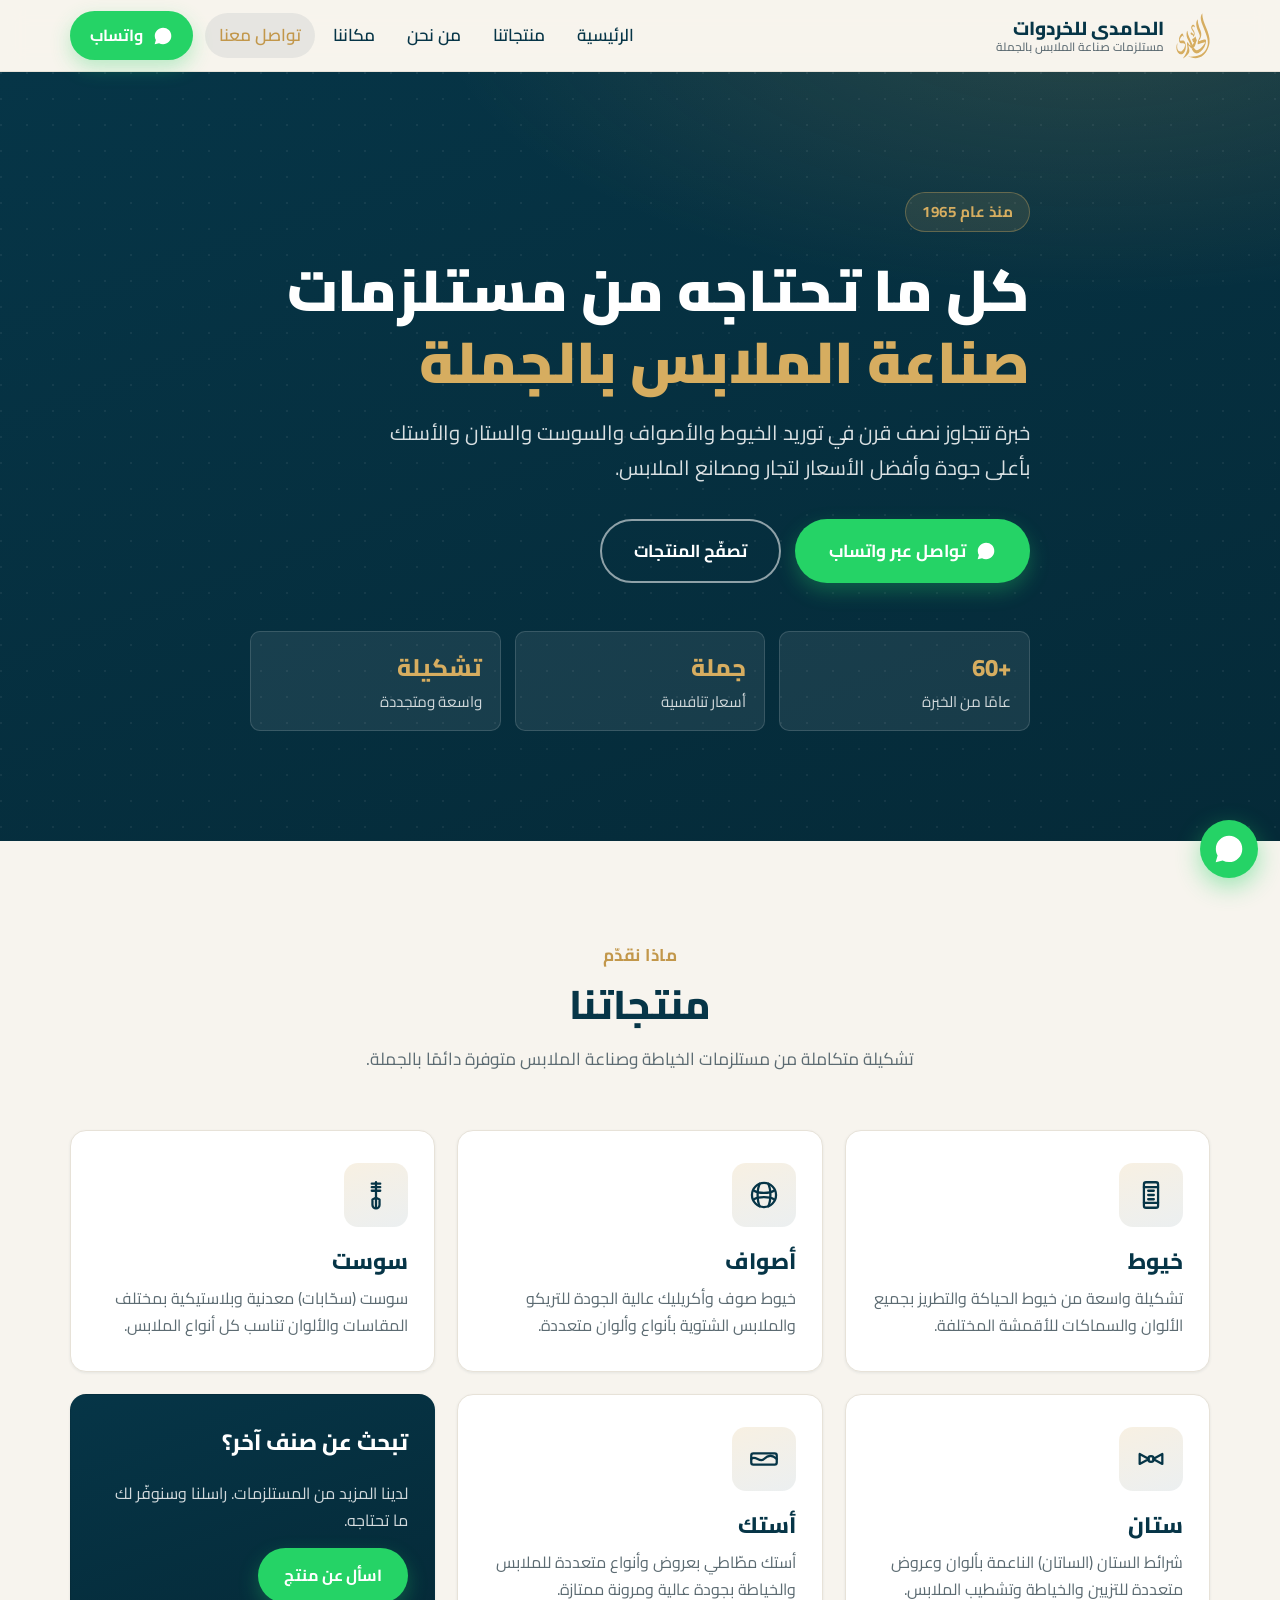
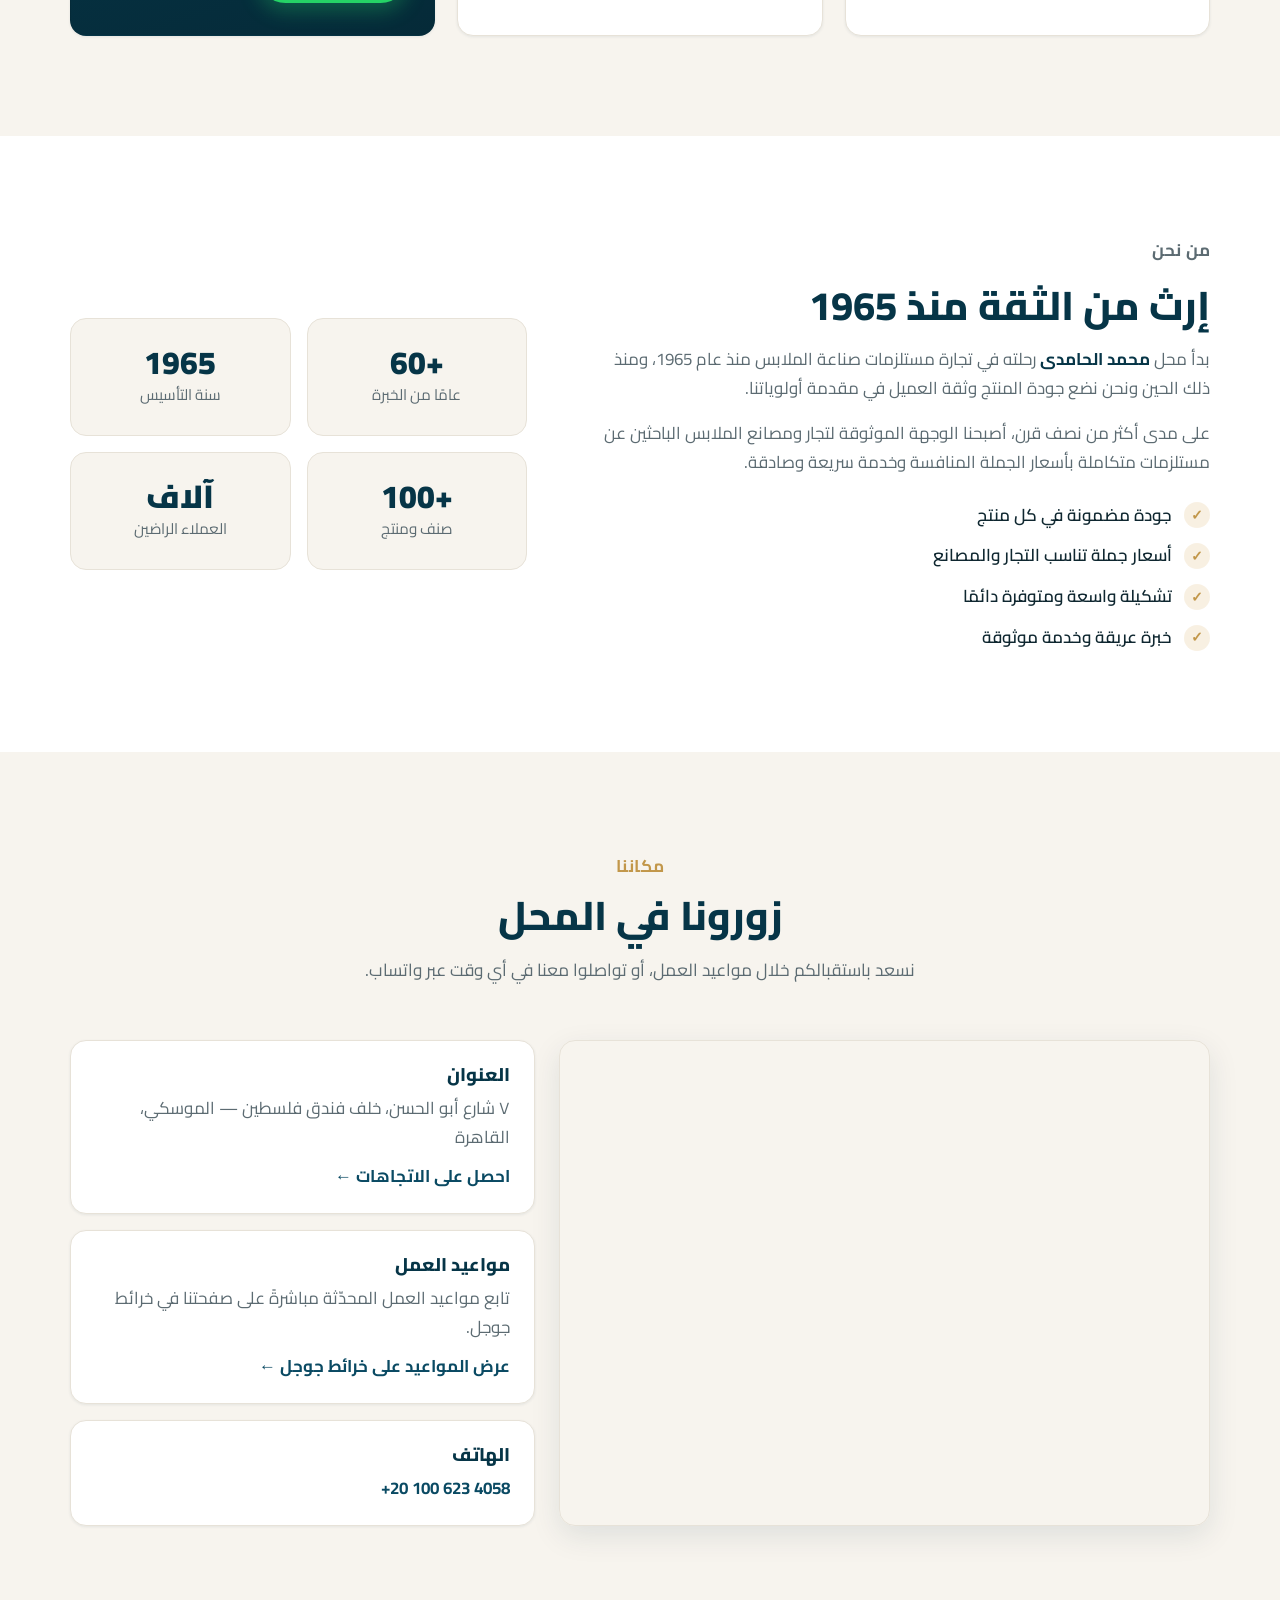
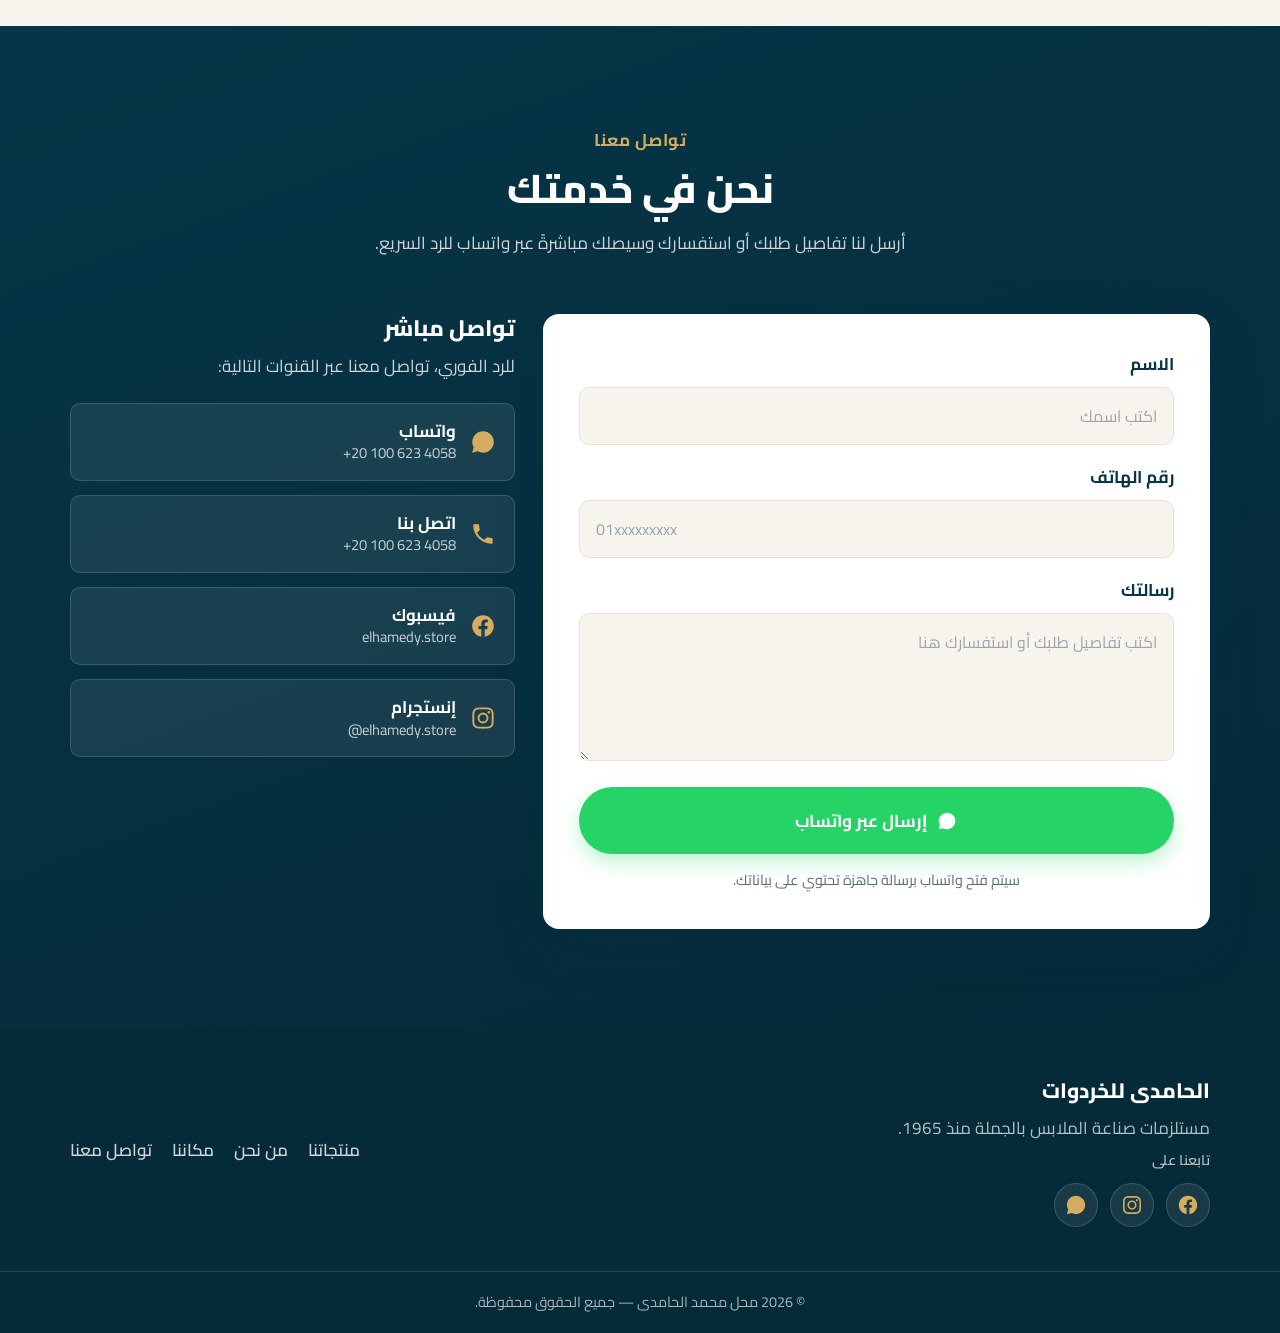
==== commit 3aa2bd24: "Fix footer social icons and polish footer UX - Cache-bust stylesheet (?v=2) so stale cached CSS can " ====
--- a/index.html
+++ b/index.html
@@ -29,7 +29,7 @@
         href="https://fonts.googleapis.com/css2?family=Cairo:wght@400;600;700;800;900&display=swap"
         rel="stylesheet">
 
-    <link rel="stylesheet" href="./css/style.css">
+    <link rel="stylesheet" href="./css/style.css?v=2">
 
     <!-- Structured data: local business (helps Google show address, phone & map) -->
     <script type="application/ld+json">
@@ -429,6 +429,20 @@
             <div class="footer-brand">
                 <span class="brand-name">الحامدى للخردوات</span>
                 <p>مستلزمات صناعة الملابس بالجملة منذ 1965.</p>
+                <p class="footer-follow">تابعنا على</p>
+                <div class="footer-social" aria-label="تابعنا على السوشيال ميديا">
+                    <a href="https://www.facebook.com/elhamedy.store" target="_blank" rel="noopener"
+                        aria-label="صفحتنا على فيسبوك">
+                        <svg width="22" height="22" aria-hidden="true"><use href="#ic-fb" /></svg>
+                    </a>
+                    <a href="https://www.instagram.com/elhamedy.store" target="_blank" rel="noopener"
+                        aria-label="حسابنا على إنستجرام">
+                        <svg width="22" height="22" aria-hidden="true"><use href="#ic-ig" /></svg>
+                    </a>
+                    <a href="https://wa.me/201006234058" target="_blank" rel="noopener" aria-label="واتساب">
+                        <svg width="22" height="22" aria-hidden="true"><use href="#ic-wa" /></svg>
+                    </a>
+                </div>
             </div>
             <nav class="footer-nav" aria-label="روابط سريعة">
                 <a href="#products">منتجاتنا</a>
@@ -436,19 +450,6 @@
                 <a href="#location">مكاننا</a>
                 <a href="#contact">تواصل معنا</a>
             </nav>
-            <div class="footer-social" aria-label="تابعنا على السوشيال ميديا">
-                <a href="https://www.facebook.com/elhamedy.store" target="_blank" rel="noopener"
-                    aria-label="صفحتنا على فيسبوك">
-                    <svg aria-hidden="true"><use href="#ic-fb" /></svg>
-                </a>
-                <a href="https://www.instagram.com/elhamedy.store" target="_blank" rel="noopener"
-                    aria-label="حسابنا على إنستجرام">
-                    <svg aria-hidden="true"><use href="#ic-ig" /></svg>
-                </a>
-                <a href="https://wa.me/201006234058" target="_blank" rel="noopener" aria-label="واتساب">
-                    <svg aria-hidden="true"><use href="#ic-wa" /></svg>
-                </a>
-            </div>
         </div>
         <div class="footer-bottom">
             <div class="container">
--- a/css/style.css
+++ b/css/style.css
@@ -828,32 +828,54 @@
     color: var(--gold);
 }
 
+.footer-follow {
+    margin-top: 20px;
+    margin-bottom: 10px;
+    font-size: .88rem;
+    font-weight: 600;
+    letter-spacing: .02em;
+    color: rgba(255, 255, 255, .55);
+}
+
 .footer-social {
     display: flex;
     gap: 12px;
 }
 
 .footer-social a {
-    display: flex;
+    display: inline-flex;
     align-items: center;
     justify-content: center;
-    width: 42px;
-    height: 42px;
+    width: 44px;
+    height: 44px;
     border-radius: 50%;
     background: rgba(255, 255, 255, .08);
-    border: 1px solid rgba(255, 255, 255, .14);
-    transition: background-color .18s ease, transform .18s ease;
-}
-
-.footer-social a:hover {
-    background: rgba(255, 255, 255, .16);
-    transform: translateY(-2px);
+    border: 1px solid rgba(255, 255, 255, .16);
+    transition: background-color .18s ease, border-color .18s ease, transform .18s ease;
+}
+
+.footer-social a:hover,
+.footer-social a:focus-visible {
+    background: var(--gold);
+    border-color: var(--gold);
+    transform: translateY(-3px);
+}
+
+.footer-social a:focus-visible {
+    outline: 2px solid #fff;
+    outline-offset: 2px;
 }
 
 .footer-social svg {
-    width: 20px;
-    height: 20px;
+    width: 22px;
+    height: 22px;
     fill: var(--gold);
+    transition: fill .18s ease;
+}
+
+.footer-social a:hover svg,
+.footer-social a:focus-visible svg {
+    fill: var(--teal-800);
 }
 
 .footer-bottom {
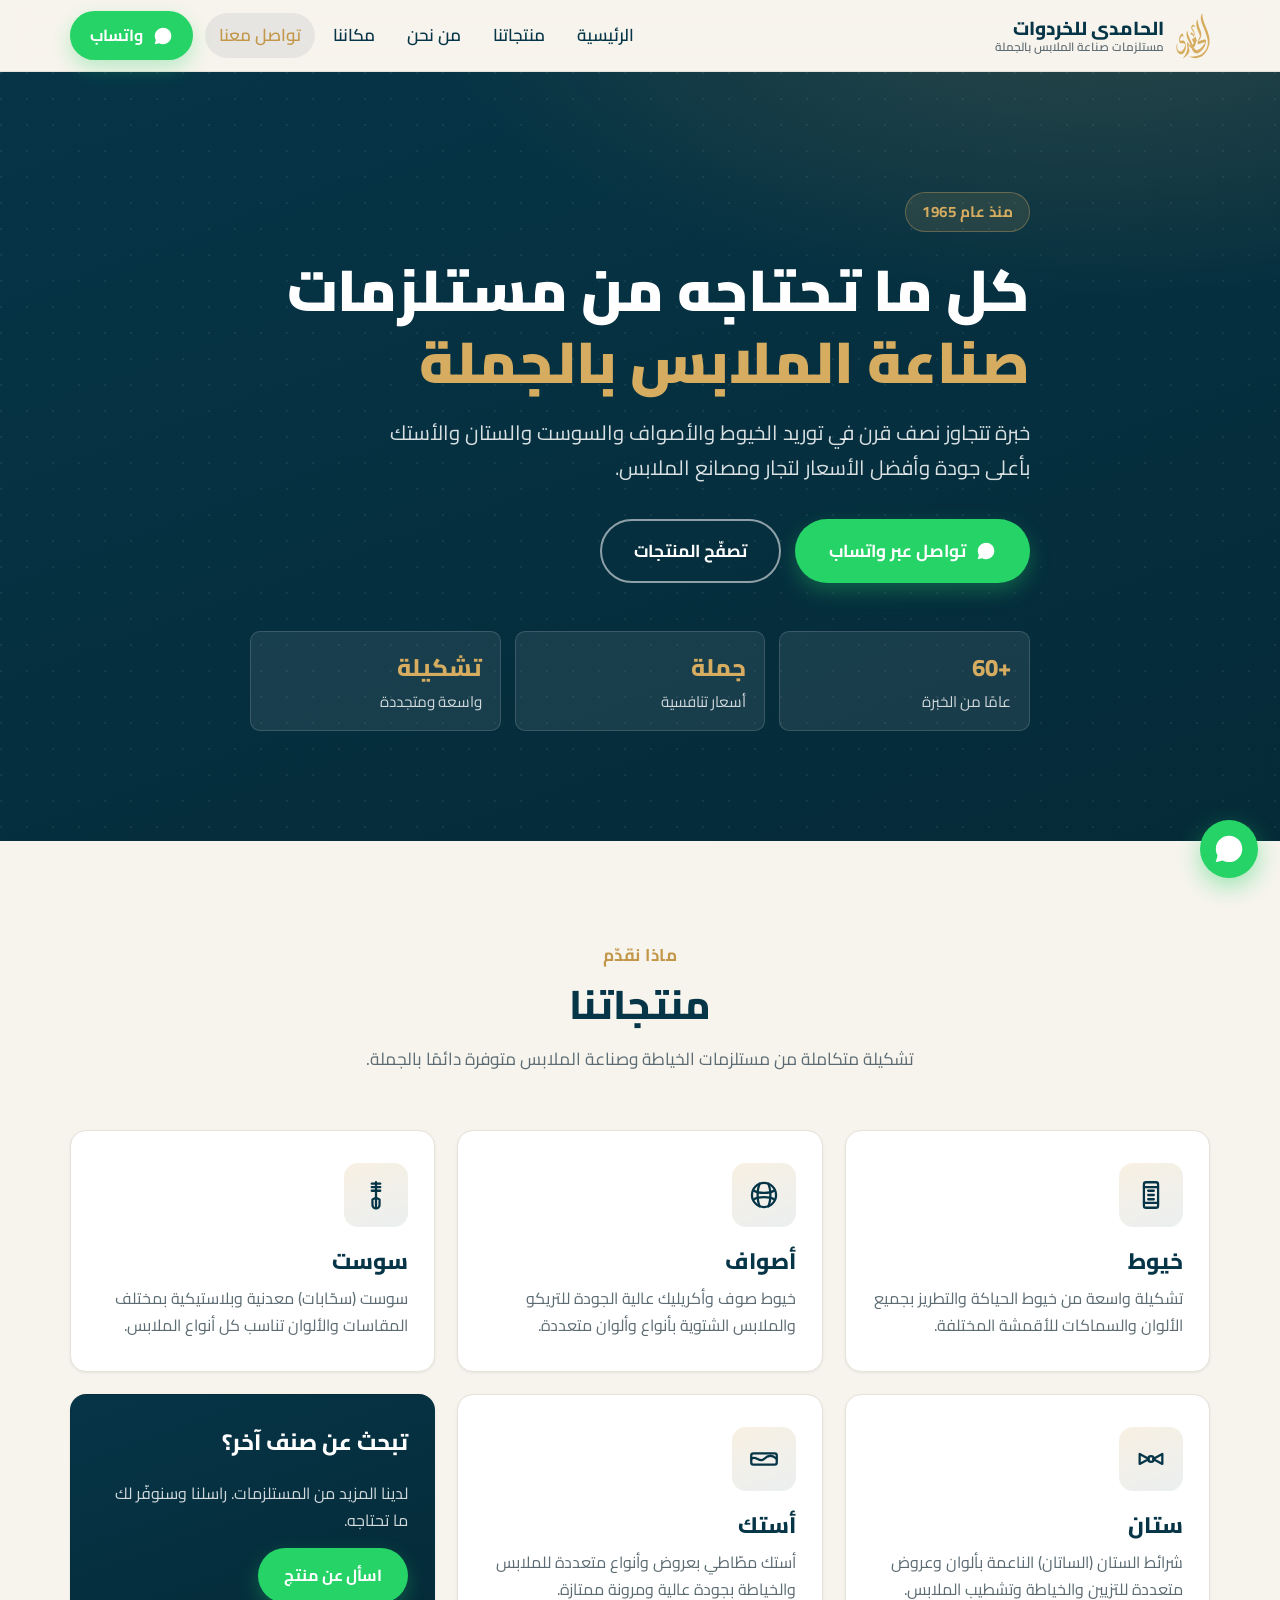
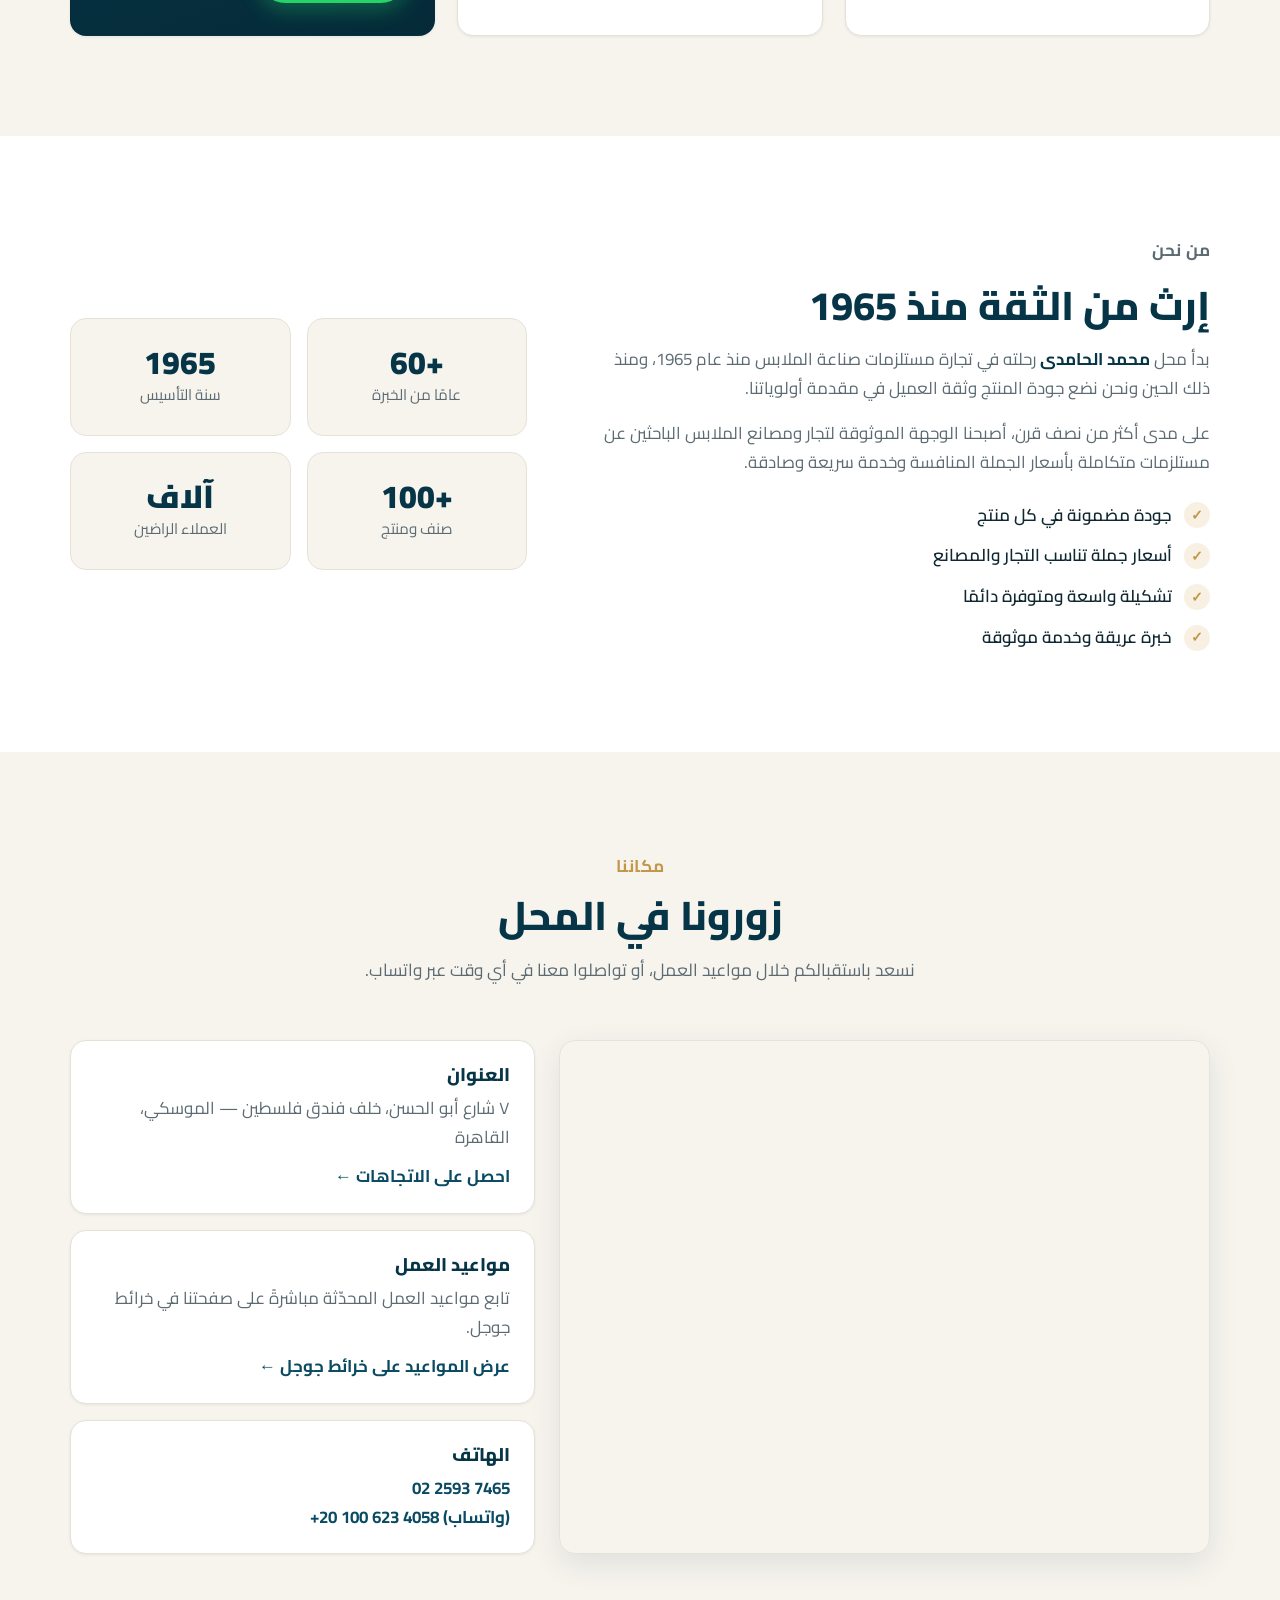
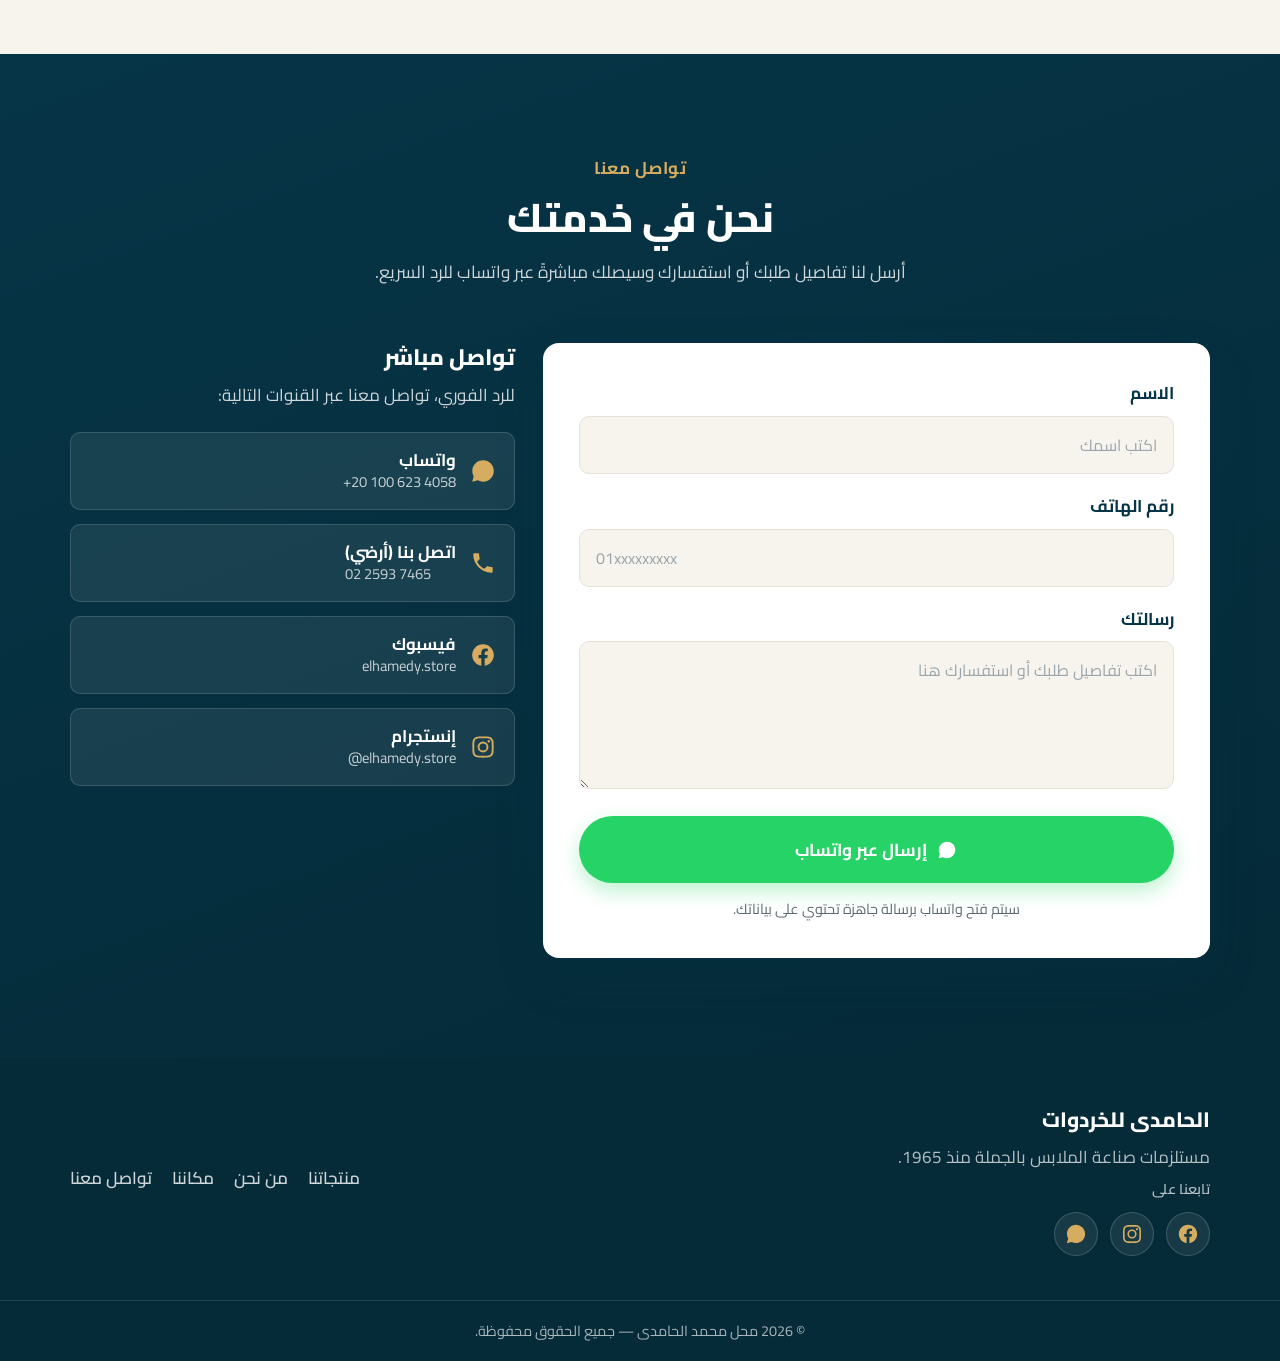
==== commit 0160e00d: "SEO, sharing and performance audit fixes; landline phone - Fix canonical/og:url/schema URLs: www.elh" ====
--- a/index.html
+++ b/index.html
@@ -9,16 +9,27 @@
     <meta name="description"
         content="محل محمد الحامدى لتجارة مستلزمات صناعة الملابس بالجملة منذ عام 1965. خيوط، أصواف، سوست، ستان، وأستك بأفضل الأسعار وأعلى جودة. تواصل معنا عبر واتساب.">
     <meta name="keywords" content="مستلزمات الملابس, خيوط بالجملة, سوست, ستان, أصواف, أستك, الحامدى, خردوات, الموسكي">
-    <link rel="canonical" href="https://www.elhamedy.com">
+    <link rel="canonical" href="https://elhamedy.com/">
     <meta name="theme-color" content="#063547">
     <meta name="author" content="محل محمد الحامدى">
 
     <!-- Open Graph / social sharing -->
     <meta property="og:type" content="website">
+    <meta property="og:site_name" content="الحامدى للخردوات">
     <meta property="og:title" content="الحامدى للخردوات | مستلزمات صناعة الملابس بالجملة">
     <meta property="og:description" content="كل ما تحتاجه من مستلزمات صناعة الملابس بالجملة منذ 1965.">
-    <meta property="og:url" content="https://www.elhamedy.com">
+    <meta property="og:url" content="https://elhamedy.com/">
     <meta property="og:locale" content="ar_EG">
+    <meta property="og:image" content="https://elhamedy.com/assets/imgs/og-image.jpg">
+    <meta property="og:image:width" content="1200">
+    <meta property="og:image:height" content="630">
+    <meta property="og:image:alt" content="محمد الحامدى لتجارة الخردوات — منذ 1965">
+
+    <!-- Twitter card -->
+    <meta name="twitter:card" content="summary_large_image">
+    <meta name="twitter:title" content="الحامدى للخردوات | مستلزمات صناعة الملابس بالجملة">
+    <meta name="twitter:description" content="كل ما تحتاجه من مستلزمات صناعة الملابس بالجملة منذ 1965.">
+    <meta name="twitter:image" content="https://elhamedy.com/assets/imgs/og-image.jpg">
 
     <link rel="shortcut icon" type="image/png" href="assets/imgs/favicon.png" />
     <link rel="apple-touch-icon" href="assets/imgs/favicon.png" />
@@ -29,7 +40,7 @@
         href="https://fonts.googleapis.com/css2?family=Cairo:wght@400;600;700;800;900&display=swap"
         rel="stylesheet">
 
-    <link rel="stylesheet" href="./css/style.css?v=2">
+    <link rel="stylesheet" href="./css/style.css?v=3">
 
     <!-- Structured data: local business (helps Google show address, phone & map) -->
     <script type="application/ld+json">
@@ -38,9 +49,21 @@
         "@type": "Store",
         "name": "محل محمد الحامدى للخردوات",
         "description": "مستلزمات صناعة الملابس بالجملة منذ 1965: خيوط، أصواف، سوست، ستان، وأستك.",
-        "image": "https://www.elhamedy.com/assets/imgs/favicon.png",
-        "url": "https://www.elhamedy.com",
-        "telephone": "+201006234058",
+        "image": "https://elhamedy.com/assets/imgs/og-image.jpg",
+        "logo": "https://elhamedy.com/assets/imgs/favicon.png",
+        "url": "https://elhamedy.com/",
+        "telephone": "+20225937465",
+        "contactPoint": [{
+            "@type": "ContactPoint",
+            "contactType": "customer service",
+            "telephone": "+20225937465"
+        }, {
+            "@type": "ContactPoint",
+            "contactType": "sales",
+            "telephone": "+201006234058",
+            "url": "https://wa.me/201006234058"
+        }],
+        "hasMap": "https://www.google.com/maps?cid=2018058393775879536",
         "foundingDate": "1965",
         "currenciesAccepted": "EGP",
         "address": {
@@ -342,7 +365,8 @@
                         </div>
                         <div class="info-card reveal">
                             <h3>الهاتف</h3>
-                            <p><a href="tel:+201006234058" dir="ltr">+20 100 623 4058</a></p>
+                            <p><a href="tel:+20225937465" dir="ltr">02 2593 7465</a></p>
+                            <p><a href="https://wa.me/201006234058" target="_blank" rel="noopener" dir="ltr">+20 100 623 4058 (واتساب)</a></p>
                         </div>
                     </div>
                 </div>
@@ -394,11 +418,11 @@
                                 <span dir="ltr">+20 100 623 4058</span>
                             </span>
                         </a>
-                        <a class="contact-line" href="tel:+201006234058">
+                        <a class="contact-line" href="tel:+20225937465">
                             <svg class="icon" aria-hidden="true"><use href="#ic-phone" /></svg>
                             <span>
-                                <strong>اتصل بنا</strong>
-                                <span dir="ltr">+20 100 623 4058</span>
+                                <strong>اتصل بنا (أرضي)</strong>
+                                <span dir="ltr">02 2593 7465</span>
                             </span>
                         </a>
                         <a class="contact-line" href="https://www.facebook.com/elhamedy.store" target="_blank"
--- a/css/style.css
+++ b/css/style.css
@@ -201,7 +201,7 @@
 .brand-tag {
     font-size: .74rem;
     color: var(--muted);
-    font-weight: 500;
+    font-weight: 600;
 }
 
 .nav {
